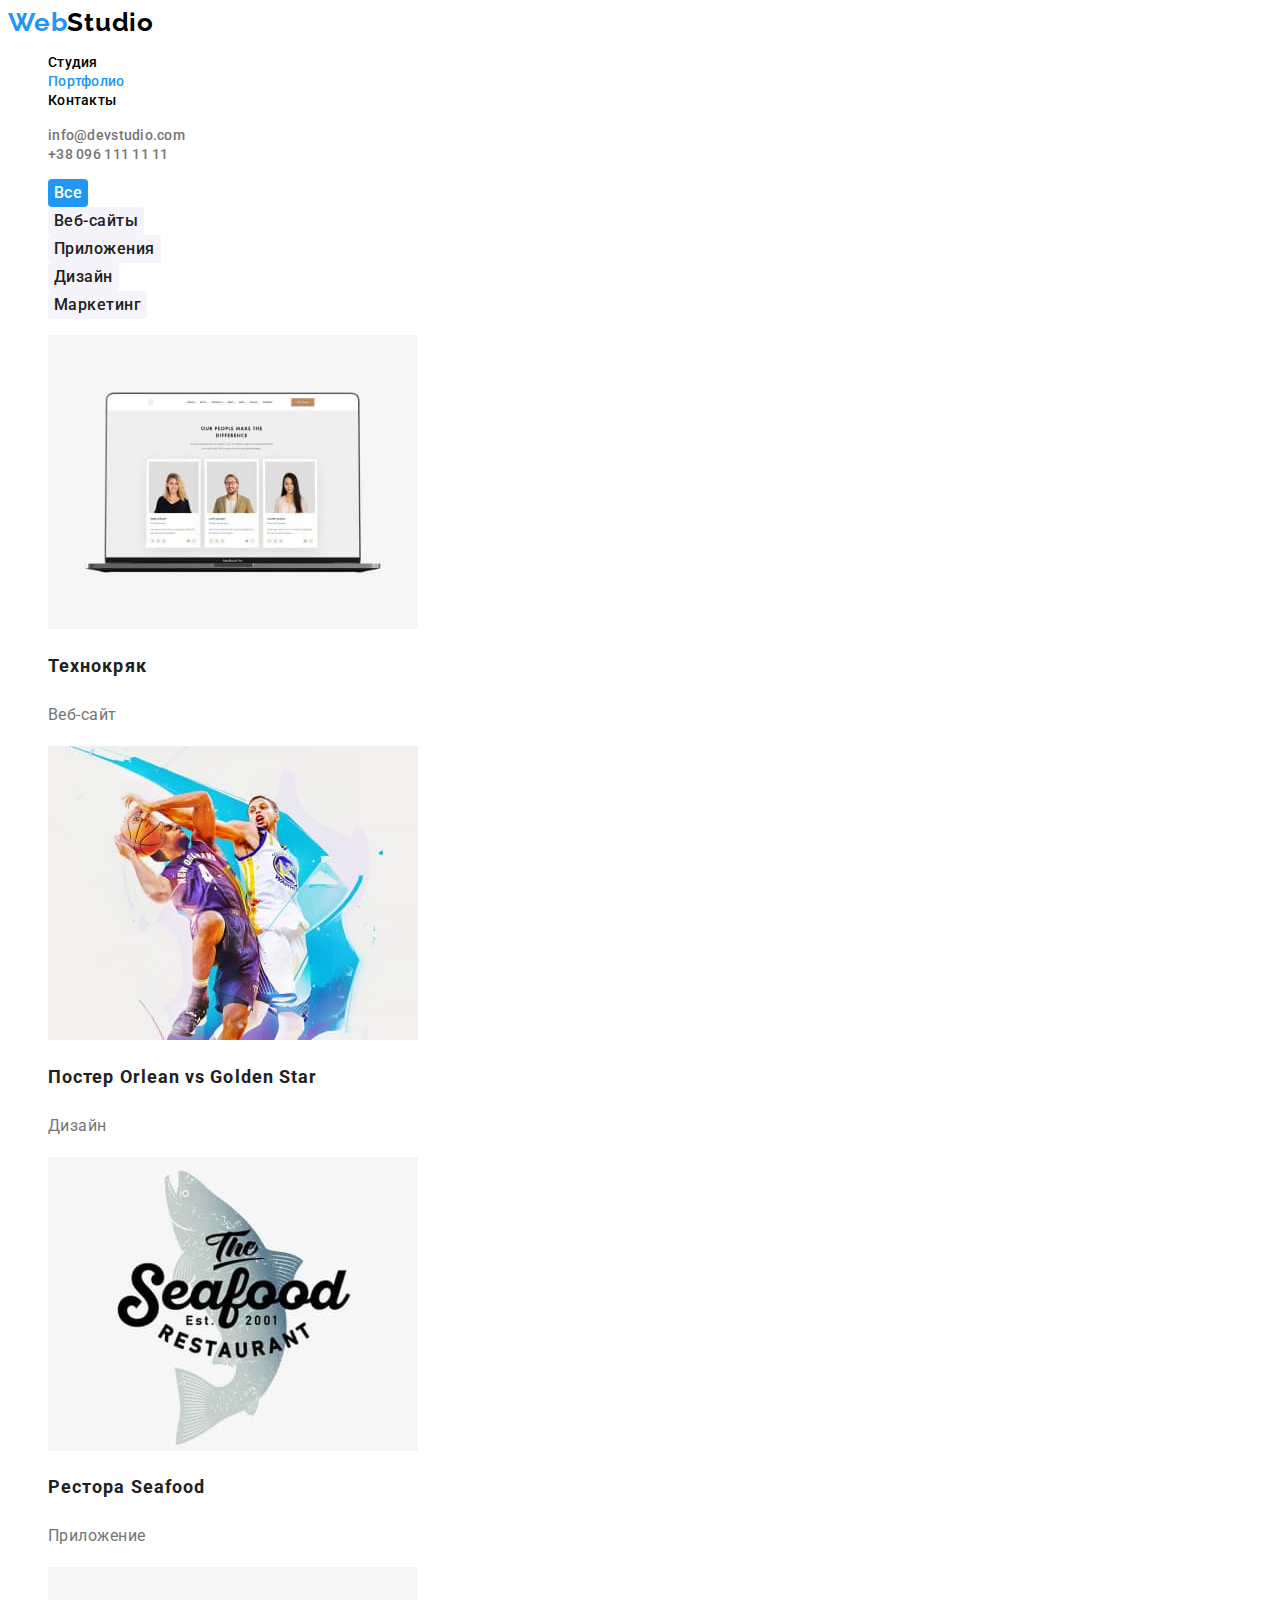
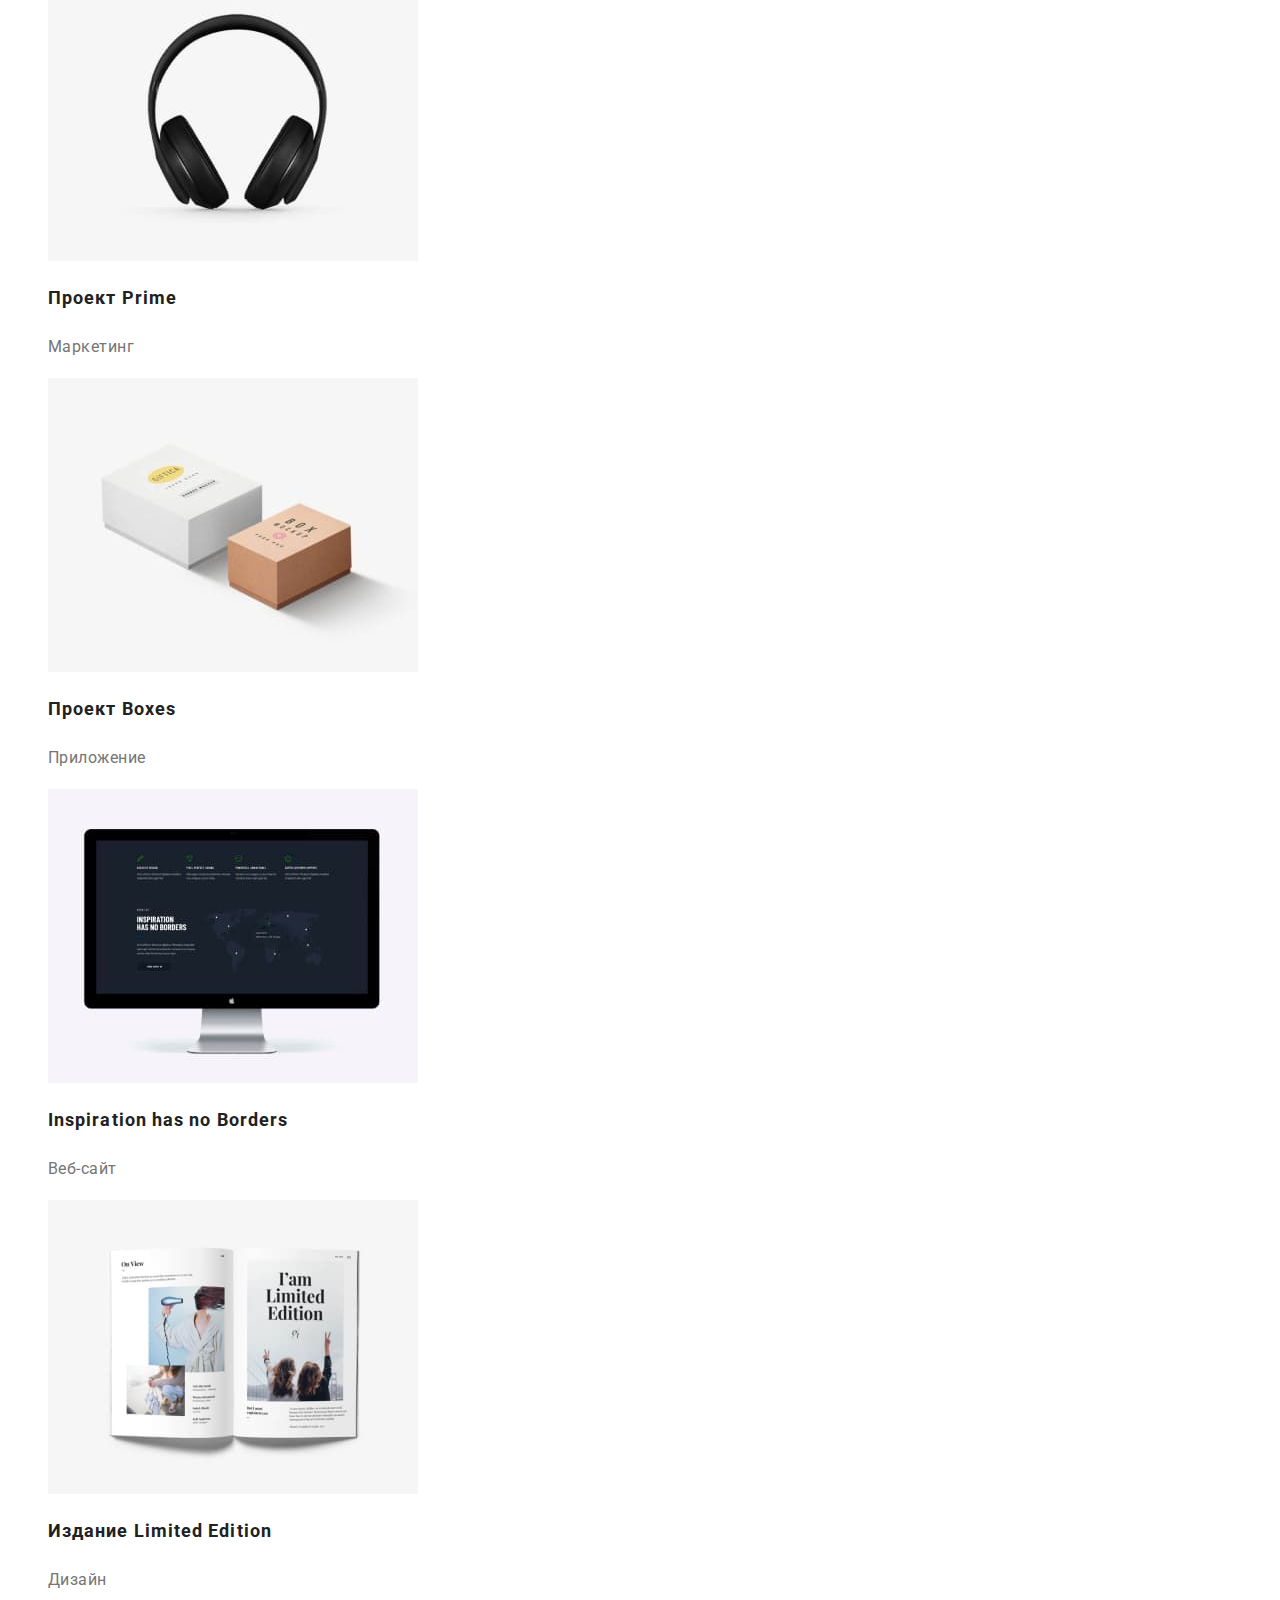
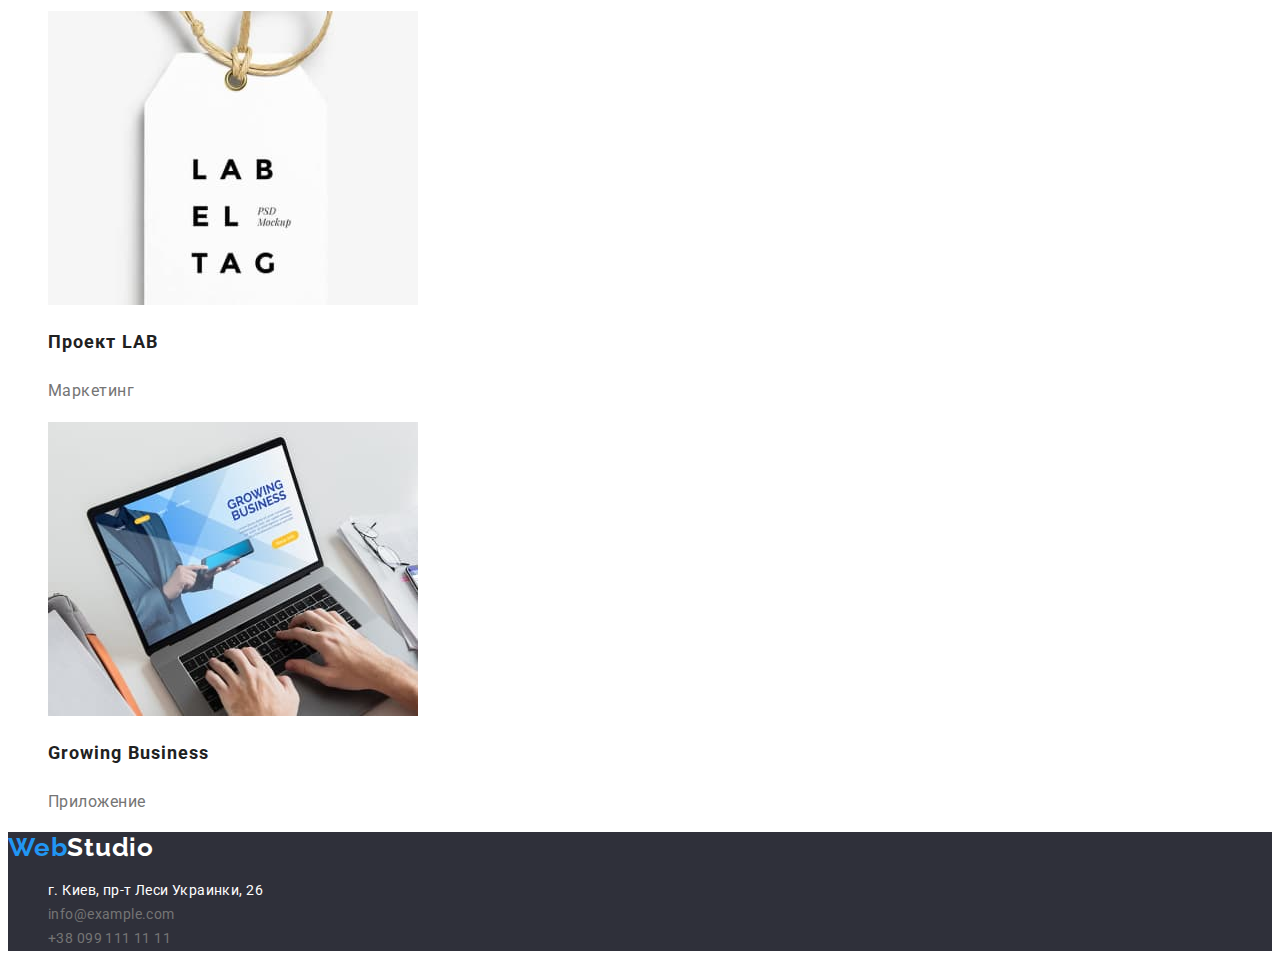
==== portfolio.html @ 84491c47 "start 3 hw" ====
<!DOCTYPE html>
<html lang="ru">
<head>
  <meta charset="UTF-8">
  <meta http-equiv="X-UA-Compatible" content="IE=edge">
  <meta name="viewport" content="width=device-width, initial-scale=1.0">
  <title>WebStudio</title>
  <link href="https://fonts.googleapis.com/css2?family=Raleway:wght@700&family=Roboto:wght@400;500;700;900&display=swap" rel="stylesheet">
  <link rel="stylesheet" href="./css/style.css">
</head>
<body>
  <!-- шапка страници-->
  <header class="header">
    <nav class="header-navigation">
      <a class="header-logo link" href="" lang="en">
         <span class="header-logo-first">Web</span>Studio</a>
      <ul class="header-list list">
        <li class="header-item"><a class="header-link link" href="./index.html">Студия</a></li>
        <li class="header-item"><a class="header-link link current" href="">Портфолио</a></li>
        <li class="header-item"><a class="header-link link link" href="">Контакты</a></li>
      </ul>
    </nav>
    <ul class="header-inf list">
      <li><a class="header-inf-link link" href="mailto:info@devstudio.com">info@devstudio.com</a></li>
      <li><a class="header-inf-link link" href="tel:+380961111111">+38 096 111 11 11</a></li>
    </ul>
  </header>
  <!-- main страници -->
  <main>
      <!-- фильтр сепкция -->
      <section class="filter">
          <!-- скрытый заголовок -->
          <h1 class="visually-hidden">Наши секции</h1>
          <!-- радиокнопки -->
          <ul class="filter-btn-list list">
              <li class="filter-btn-item"><button class="filter-btn current" type="button">Все</button></li>
              <li class="filter-btn-item"><button class="filter-btn" type="button">Веб-сайты</button></li>
              <li class="filter-btn-item"><button class="filter-btn" type="button">Приложения</button></li>
              <li class="filter-btn-item"><button class="filter-btn" type="button">Дизайн</button></li>
              <li class="filter-btn-item"><button class="filter-btn" type="button">Маркетинг</button></li>
          </ul>
          <ul class="filter-container-list list">
              <li class="filter-container-item">
                  <a class="filter-container-link link" href="">
                    <img src="./img/filter1.jpg" alt="Веб-сайт" width="370" height="294">
                    <h2 class="filter-container-title">Технокряк</h2>
                    <p class="filter-container-after-title">Веб-сайт</p>
                  </a>
              </li>
              <li class="filter-container-item">
                <a class="filter-container-link link" href="">
                  <img src="./img/filter2.jpg" alt=" постер с 2 людьми" width="370" height="294">
                  <h2 class="filter-container-title">Постер <span lang="en">Orlean vs Golden Star</span></h2>
                  <p class="filter-container-after-title">Дизайн</p>
                </a>
            </li>
            <li class="filter-container-item"> 
                <a class="filter-container-link link" href="">
                  <img src="./img/filter3.jpg" alt="лого к ресторану" width="370" height="294">
                  <h2 class="filter-container-title">Рестора <span lang="en">Seafood</span></h2>
                  <p class="filter-container-after-title">Приложение</p>
                </a>
            </li>
            <li class="filter-container-item">
                <a class="filter-container-link link" href="">
                  <img src="./img/filter4.jpg" alt="наушники" width="370" height="294">
                  <h2 class="filter-container-title">Проект <span lang="en">Prime</span></h2>
                  <p class="filter-container-after-title">Маркетинг</p>
                </a>
            </li>
            <li class="filter-container-item">
                <a class="filter-container-link link" href="">
                  <img src="./img/filter5.jpg" alt="две коробки" width="370" height="294">
                  <h2 class="filter-container-title">Проект <span lang="en">Boxes</span></h2>
                  <p class="filter-container-after-title">Приложение</p>
                </a>
            </li>
            <li class="filter-container-item">
                <a class="filter-container-link link" href="">
                  <img src="./img/filter6.jpg" alt="комппютер с изображением Веб-сайта" width="370" height="294">
                  <h2  class="filter-container-title" lang="en">Inspiration has no Borders</h2>
                  <p class="filter-container-after-title">Веб-сайт</p>
                </a>
            </li>
            <li class="filter-container-item">
                <a class="filter-container-link link" href="">
                  <img src="./img/filter7.jpg" alt="развернутая книга" width="370" height="294">
                  <h2 class="filter-container-title">Издание <span lang="en">Limited Edition</span></h2>
                  <p class="filter-container-after-title">Дизайн</p>
                </a>
            </li>
            <li class="filter-container-item">
                <a class="filter-container-link link" href="">
                  <img src="./img/filter8.jpg" alt="эмблоема Проекта LAB" width="370" height="294">
                  <h2 class="filter-container-title">Проект LAB</h2>
                  <p class="filter-container-after-title">Маркетинг</p>
                </a>
            </li>
            <li class="filter-container-item">
                <a class="filter-container-link link" href="">
                  <img src="./img/filter9.jpg" alt="работа за ноутбуком" width="370" height="294">
                  <h2 class="filter-container-title" lang="en">Growing Business</h2>
                  <p class="filter-container-after-title">Приложение</p>
                </a>
            </li>
          </ul>
          
      </section>
      
  </main>
   <!-- footer страници-->
   <footer class="footer">
    <a class="footer-logo link" href="" lang="en"><span class="footer-logo-first">Web</span>Studio</a>
    <address class="footer-address">
      <ul class="footer-adress-list list">
        <li class="footer-adress-item">
          <a class="footer-adress-nav-link link" href="https://goo.gl/maps/MZJRuHexeMQYuUyE6" target="_blank" rel="noopener noreferrer">г. Киев, пр-т Леси Украинки, 26</a>
        </li>
        <li class="footer-adress-item">
          <a class="footer-adress-link link" href="mailto:info@example.com">info@example.com</a>
        </li>
        <li class="footer-adress-item">
          <a class="footer-adress-link link" href="tel:+380991111111">+38 099 111 11 11</a>
        </li>
      </ul>
    </address>   
  </footer>
</body>
</html>
---- css/style.css ----
:root {
    --accent-color: #2196F3;
    --primary-color: #757575;
    --header-logo-color: #000000;
    --main-title-color:#212121;
    --hero-title-color: #ffffff;
    --footer-tel-mail-text-color: rgba(255, 255, 255, 0,6);

    --second-background-color:#F5F4FA;
    --main-background-color: #2F303A;
}
body {
    font-family: "Roboto",sans-serif;
    color: var(--primary-color);
    background-color: var(--hero-title-color);
}
.list {
    list-style: none;
}
.link {
    text-decoration: none;
}
.visually-hidden {
    position: absolute;
    white-space: nowrap;
    width: 1px;
    height: 1px;
    overflow: hidden;
    border: 0;
    padding: 0;
    clip: rect(0 0 0 0);
    clip-path: inset(50%);
    margin: -1px;
}
.header-list .header-link.current {
    color: var(--accent-color);
}
.filter-btn-list .filter-btn.current {
    color: var(--hero-title-color);
    background-color: var(--accent-color);
}
/* -------------------header--------------------------- */
.header-logo {
    font-family: Raleway;
    font-weight: 700;
    font-size: 26px;
    line-height: 1.09;
    letter-spacing: 0.03em;
    color: var(--header-logo-color);
}
.header-logo-first {
    color: var(--accent-color);
}
.header-link {
    font-weight: 500;
    font-size: 14px;
    line-height: 1.14;
    letter-spacing: 0.02em;
    color: var(--header-logo-color);
}
.header-link:hover,
.header-link:focus,
.header-inf-link:hover,
.header-inf-link:focus{
    color: var(--accent-color);
}
.header-inf-link {
    font-weight: 500;
    font-size: 14px;
    line-height: 1.14;
    letter-spacing: 0.02em;
    color: var(--primary-color);
}


/* -------------------hero--------------------------- */
.hero {
    background-color: var(--main-background-color); 
}
.hero-title {
    
    font-weight: 900;
    font-size: 44px;
    line-height: 1.36;
     text-align: center;
    letter-spacing: 0.06em;
    text-transform: uppercase;
    color: var(--hero-title-color);
}
.hero-btn {
    font-style: normal;
    font-family: inherit;
    font-weight: 700;
    font-size: 16px;
    line-height: 1.87;
    display: flex; 
    align-items: center;
    text-align: center;
    letter-spacing: 0.06em;
    color: var(--hero-title-color);
    cursor: pointer;
    background-color: var(--accent-color);
    border-radius: 4px;
    border: 0px;
}
/* -------------------about--------------------------- */
.about-item-title {
    font-weight: 700;
    font-size: 14px;
    line-height: 1.14;
    letter-spacing: 0.03em;
    text-transform: uppercase;
    color: var(--main-title-color);    
}
.about-item-text {
    font-size: 14px;
    line-height: 1.71;
    letter-spacing: 0.03em;
}
/* -------------------work--------------------------- */
.work-title {
    font-weight: 700;
    font-size: 36px;
    line-height: 1.17;
    text-align: center;
    letter-spacing: 0.03em;
    color: var(--main-title-color);
}
/* -------------------comand--------------------------- */
.comand {
    background-color: var(--second-background-color);
}
.comand-item {
    background-color: var(--hero-title-color);
}
.comand-title {
    font-style: normal; 
    font-weight: 700;
    font-size: 36px;
    line-height: 1.17;
    text-align: center;
    letter-spacing: 0.03em;
    color: var(--main-title-color);
}
.comand-item-name {
    font-weight: 500;
    font-size: 16px;
    line-height: 1.19;
    text-align: center;
    letter-spacing: 0.03em;
    color: var(--main-title-color);
}
.comand-item-work {
    font-size: 16px;
    line-height: 1.19;
    text-align: center;
    letter-spacing: 0.03em;
    
    color: #757575;
}
/* -------------------footer--------------------------- */
.footer {
    background-color: var(--main-background-color);
}
.footer-logo {
    font-family: Raleway;
    font-style: normal;
    font-weight: 700;
    font-size: 26px;
    line-height: 1.19;
    letter-spacing: 0.03em;
    color: var(--hero-title-color);
}
.footer-logo-first{
    color: var(--accent-color);
}
.footer-adress-nav-link {
    font-style: normal;
    font-weight: normal;
    font-size: 14px;
    line-height: 1.71;
    letter-spacing: 0.03em;
    color: var(--hero-title-color);
}
.footer-adress-link {
    font-style: normal;
    font-weight: normal;
    font-size: 14px;
    line-height: 1.71;
    letter-spacing: 0.03em;
    color: var(--footer-tel-mail-text-color);
}
.footer-adress-nav-link:hover,
.footer-adress-nav-link:focus,
.footer-adress-link:hover,
.footer-adress-link:focus{
    color: var(--accent-color);
}

/* -------------------PORTFOLIO.HTML--------------------------- */
.filter-btn {
    background-color: var(--second-background-color);
    font-family: inherit;
    font-style: normal;
    font-weight: 500;
    font-size: 16px;
    line-height: 1.62;
    text-align: center;
    letter-spacing: 0.03em;

    color: var(--main-title-color);
    cursor: pointer;
    border-radius: 4px;
    border: 0px;
}
.filter-btn:hover,
.filter-btn:focus {
    color: var(--hero-title-color);
    background-color: var(--accent-color);
}
.filter-container-title {
    font-style: normal;
    font-weight: 700;
    font-size: 18px;
    line-height: 2;
    letter-spacing: 0.06em;
    color: var(--main-title-color);
}
.filter-container-after-title {
    font-size: 16px;
    line-height: 1.87;
    letter-spacing: 0.03em;
    color: var(--primary-color);
}
.filter-container-link {
    background-color: var(--hero-title-color);
}
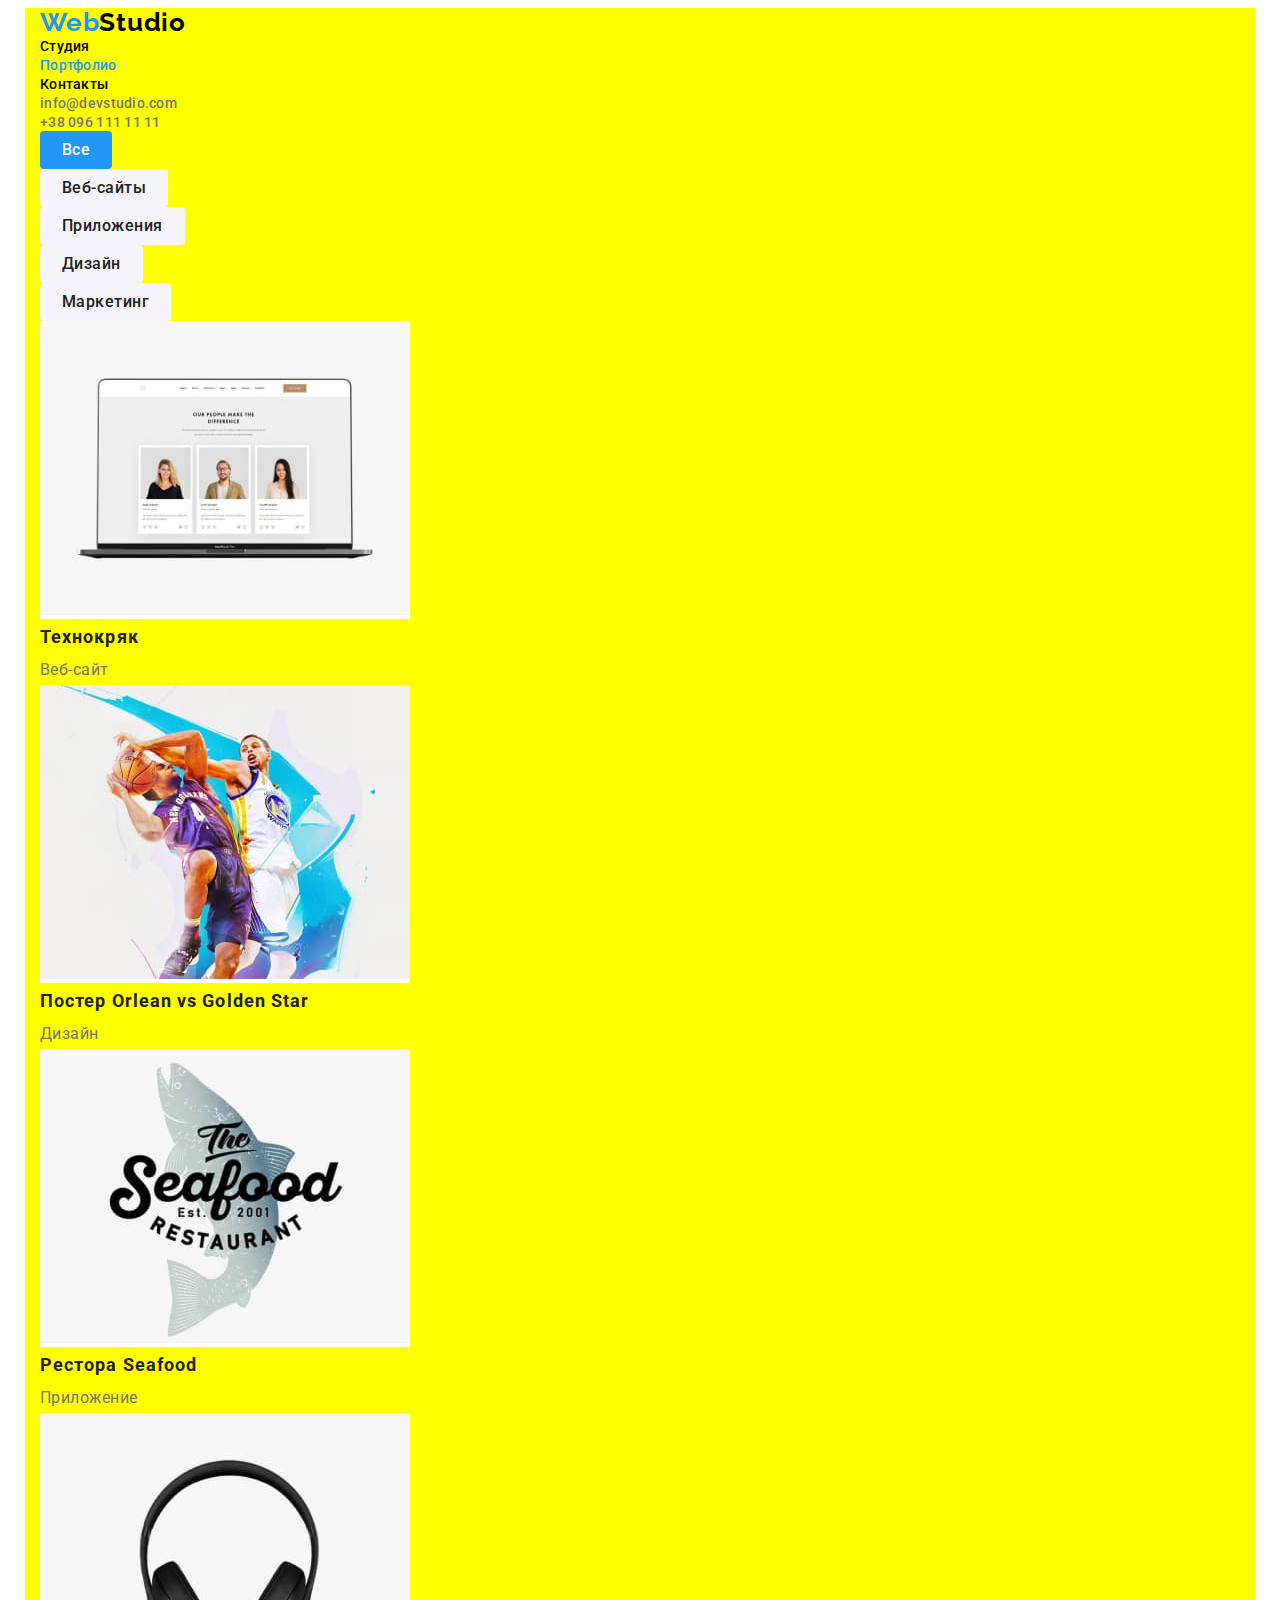
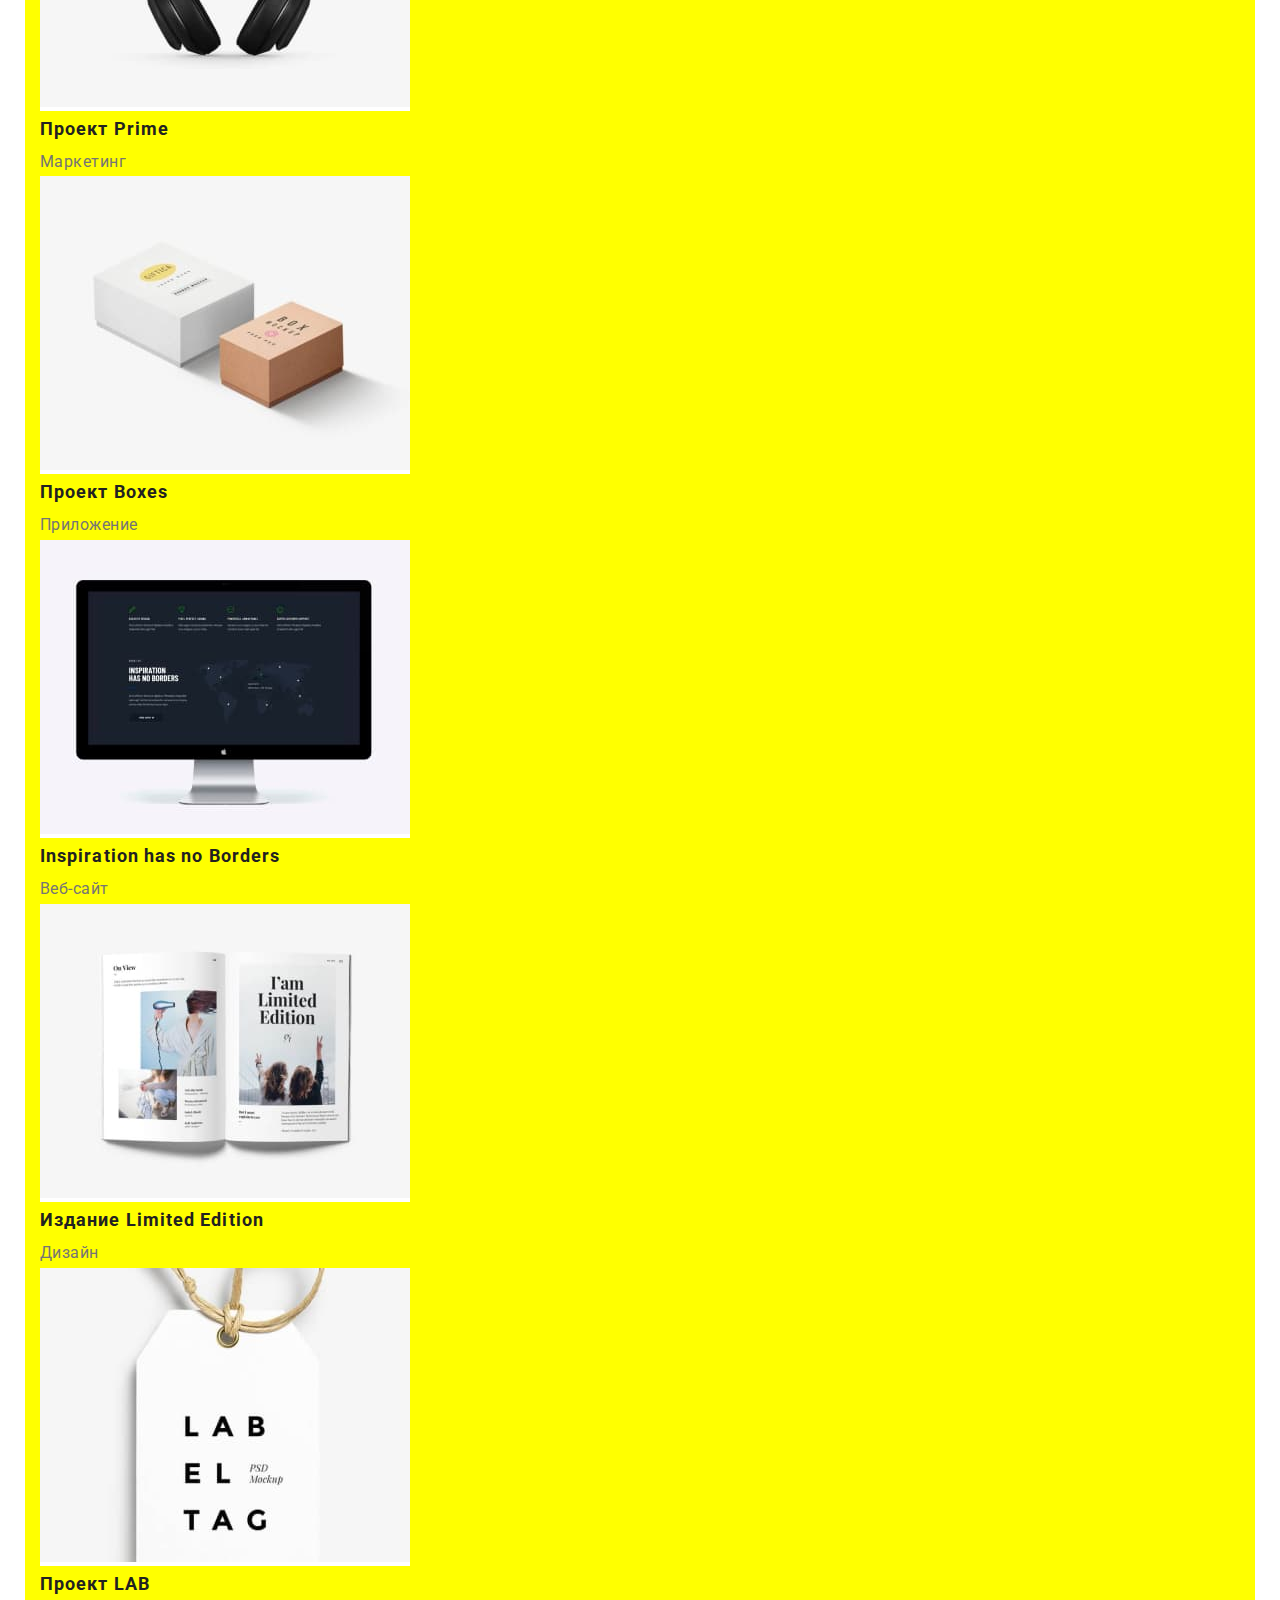
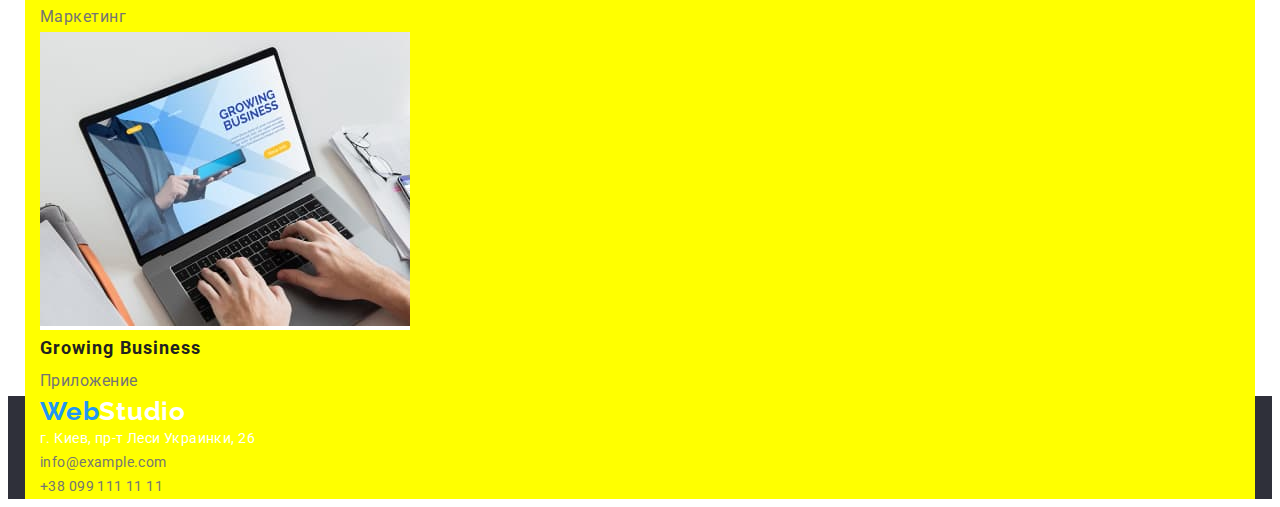
==== commit 71bdb8d6: "add container in portfolio" ====
--- a/portfolio.html
+++ b/portfolio.html
@@ -6,29 +6,36 @@
   <meta name="viewport" content="width=device-width, initial-scale=1.0">
   <title>WebStudio</title>
   <link href="https://fonts.googleapis.com/css2?family=Raleway:wght@700&family=Roboto:wght@400;500;700;900&display=swap" rel="stylesheet">
+   <link rel="stylesheet" 
+   href="https://cdnjs.cloudflare.com/ajax/libs/modern-normalize/1.1.0/modern-normalize.min.css" integrity="sha512-wpPYUAdjBVSE4KJnH1VR1HeZfpl1ub8YT/NKx4PuQ5NmX2tKuGu6U/JRp5y+Y8XG2tV+wKQpNHVUX03MfMFn9Q==" 
+   crossorigin="anonymous"
+   referrerpolicy="no-referrer" />
   <link rel="stylesheet" href="./css/style.css">
 </head>
 <body>
   <!-- шапка страници-->
   <header class="header">
-    <nav class="header-navigation">
-      <a class="header-logo link" href="" lang="en">
-         <span class="header-logo-first">Web</span>Studio</a>
-      <ul class="header-list list">
-        <li class="header-item"><a class="header-link link" href="./index.html">Студия</a></li>
-        <li class="header-item"><a class="header-link link current" href="">Портфолио</a></li>
-        <li class="header-item"><a class="header-link link link" href="">Контакты</a></li>
+    <div class="container">
+      <nav class="header-navigation">
+        <a class="header-logo link" href="" lang="en">
+           <span class="header-logo-first">Web</span>Studio</a>
+          <ul class="header-list list">
+            <li class="header-item"><a class="header-link link" href="./index.html">Студия</a></li>
+            <li class="header-item"><a class="header-link link current" href="">Портфолио</a></li>
+            <li class="header-item"><a class="header-link link link" href="">Контакты</a></li>
+          </ul>
+      </nav>
+      <ul class="header-inf list">
+        <li><a class="header-inf-link link" href="mailto:info@devstudio.com">info@devstudio.com</a></li>
+        <li><a class="header-inf-link link" href="tel:+380961111111">+38 096 111 11 11</a></li>
       </ul>
-    </nav>
-    <ul class="header-inf list">
-      <li><a class="header-inf-link link" href="mailto:info@devstudio.com">info@devstudio.com</a></li>
-      <li><a class="header-inf-link link" href="tel:+380961111111">+38 096 111 11 11</a></li>
-    </ul>
+    </div>
   </header>
   <!-- main страници -->
   <main>
       <!-- фильтр сепкция -->
       <section class="filter">
+        <div class="container">
           <!-- скрытый заголовок -->
           <h1 class="visually-hidden">Наши секции</h1>
           <!-- радиокнопки -->
@@ -105,25 +112,30 @@
             </li>
           </ul>
           
+        </div>
       </section>
       
   </main>
    <!-- footer страници-->
    <footer class="footer">
-    <a class="footer-logo link" href="" lang="en"><span class="footer-logo-first">Web</span>Studio</a>
-    <address class="footer-address">
+    <div class="container">
+      <a class="footer-logo link" href="" lang="en"><span class="footer-logo-first">Web</span>Studio</a>
+      <address class="footer-address">
       <ul class="footer-adress-list list">
         <li class="footer-adress-item">
           <a class="footer-adress-nav-link link" href="https://goo.gl/maps/MZJRuHexeMQYuUyE6" target="_blank" rel="noopener noreferrer">г. Киев, пр-т Леси Украинки, 26</a>
         </li>
+
         <li class="footer-adress-item">
           <a class="footer-adress-link link" href="mailto:info@example.com">info@example.com</a>
         </li>
+        
         <li class="footer-adress-item">
           <a class="footer-adress-link link" href="tel:+380991111111">+38 099 111 11 11</a>
         </li>
       </ul>
     </address>   
+    </div>
   </footer>
 </body>
 </html>--- a/css/style.css
+++ b/css/style.css
@@ -8,6 +8,21 @@
 
     --second-background-color:#F5F4FA;
     --main-background-color: #2F303A;
+}
+
+p, h1, h2, h3, h4, h5, h6{
+    margin: 0px;
+}
+ul{
+    margin: 0;
+    padding: 0;
+}
+.container{
+    width: 1200px;
+    padding-left: 15px;
+    padding-right: 15px;
+    margin: 0 auto;
+    background-color: yellow;
 }
 body {
     font-family: "Roboto",sans-serif;
@@ -39,6 +54,10 @@
     color: var(--hero-title-color);
     background-color: var(--accent-color);
 }
+
+
+
+
 /* -------------------header--------------------------- */
 .header-logo {
     font-family: Raleway;
@@ -88,20 +107,28 @@
     color: var(--hero-title-color);
 }
 .hero-btn {
+    display: inline-block;
+    border-radius: 4px;
+    border: 0px;
+    min-width: 200px;   
+    padding: 10px 32px;
+
     font-style: normal;
     font-family: inherit;
     font-weight: 700;
     font-size: 16px;
     line-height: 1.87;
-    display: flex; 
+    
     align-items: center;
     text-align: center;
     letter-spacing: 0.06em;
     color: var(--hero-title-color);
     cursor: pointer;
     background-color: var(--accent-color);
-    border-radius: 4px;
-    border: 0px;
+   
+    
+
+    
 }
 /* -------------------about--------------------------- */
 .about-item-title {
@@ -199,6 +226,11 @@
 
 /* -------------------PORTFOLIO.HTML--------------------------- */
 .filter-btn {
+    display: inline-block;
+    border-radius: 4px;
+    border: 0px;
+    padding: 6px 22px;
+
     background-color: var(--second-background-color);
     font-family: inherit;
     font-style: normal;
@@ -210,8 +242,7 @@
 
     color: var(--main-title-color);
     cursor: pointer;
-    border-radius: 4px;
-    border: 0px;
+
 }
 .filter-btn:hover,
 .filter-btn:focus {
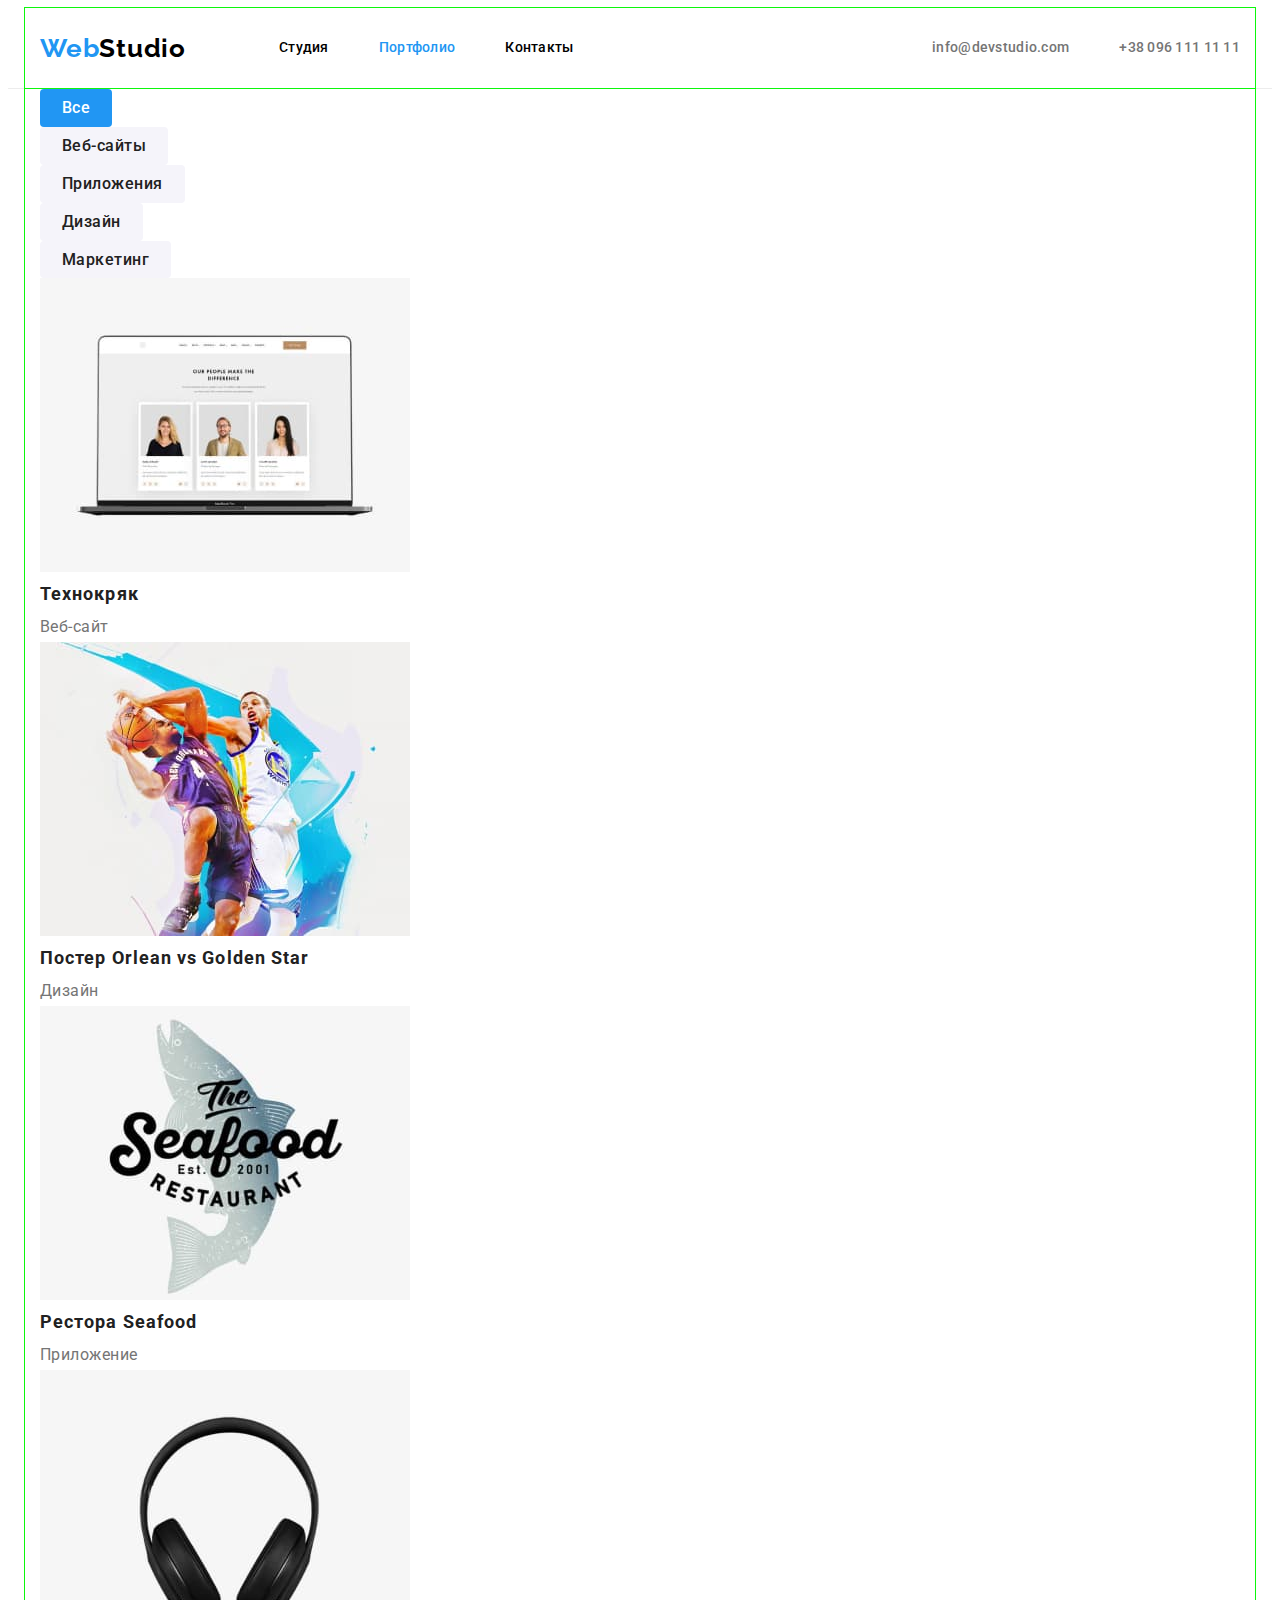
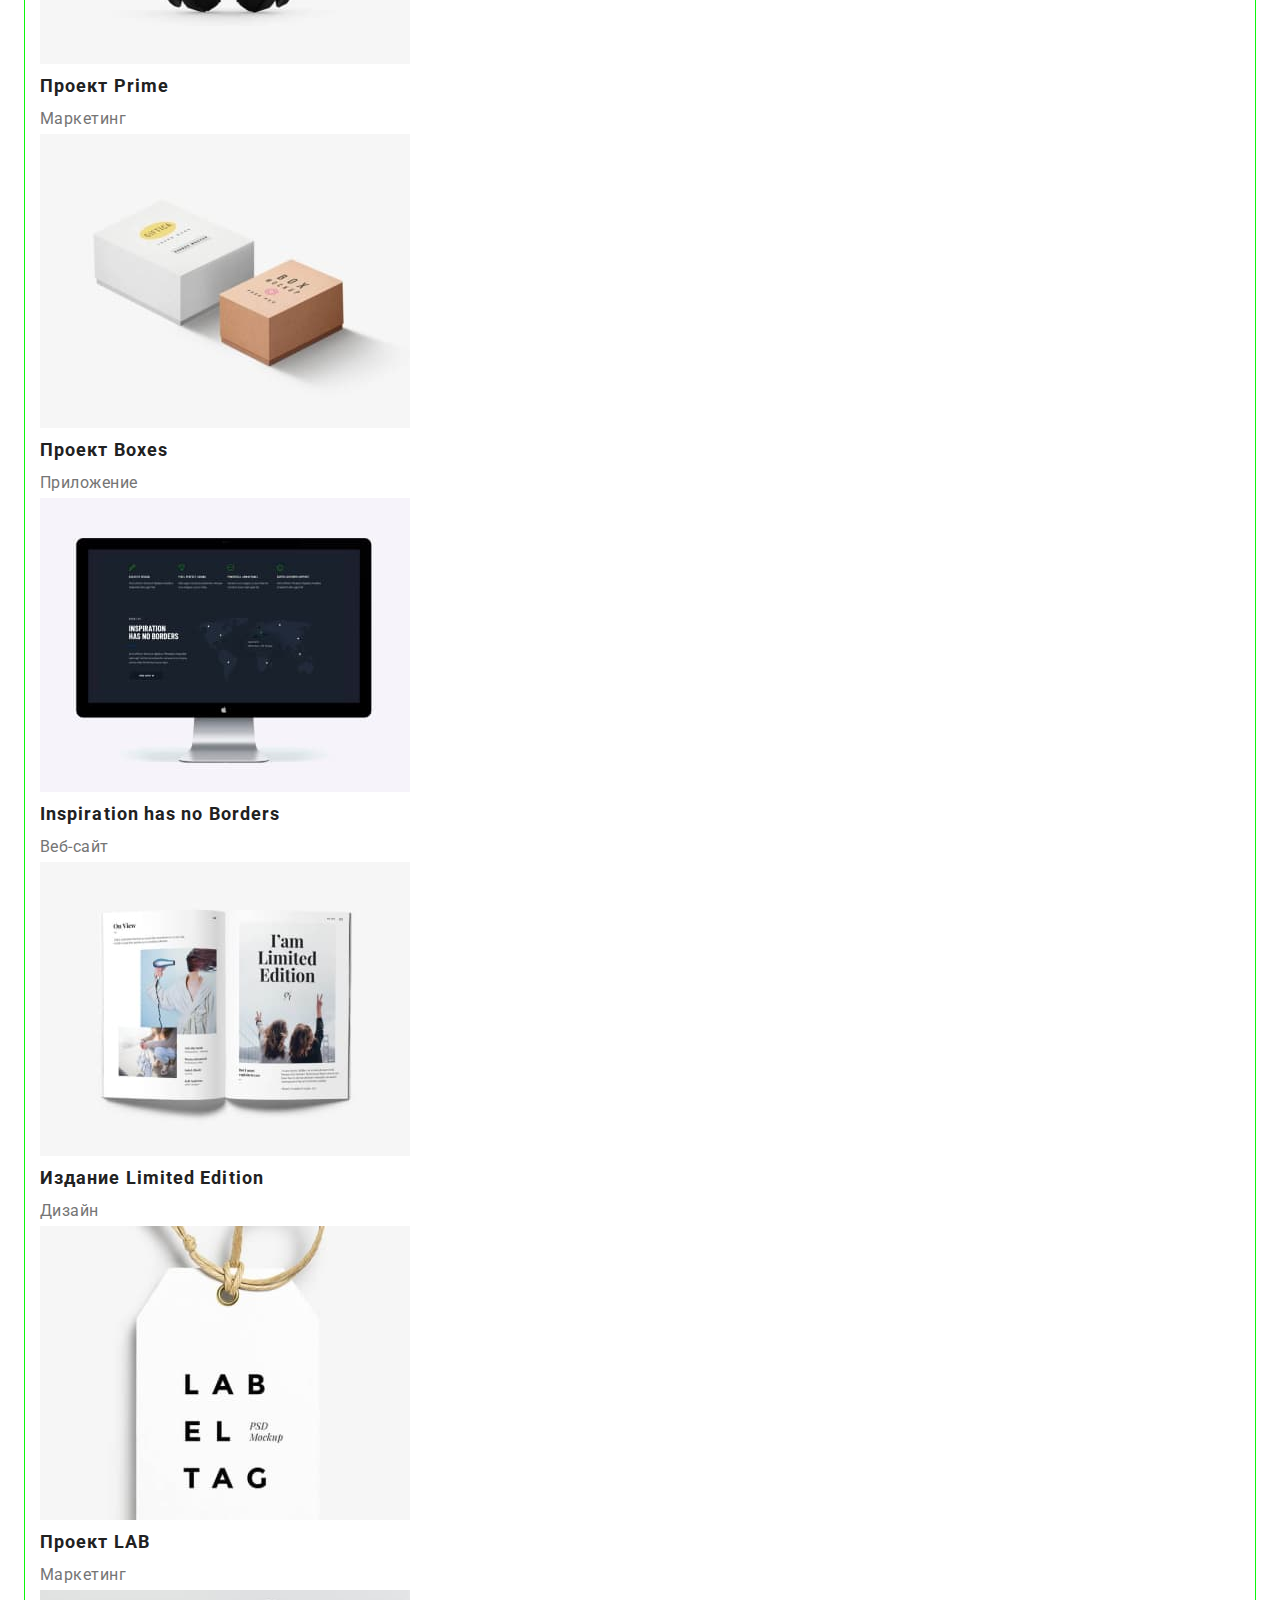
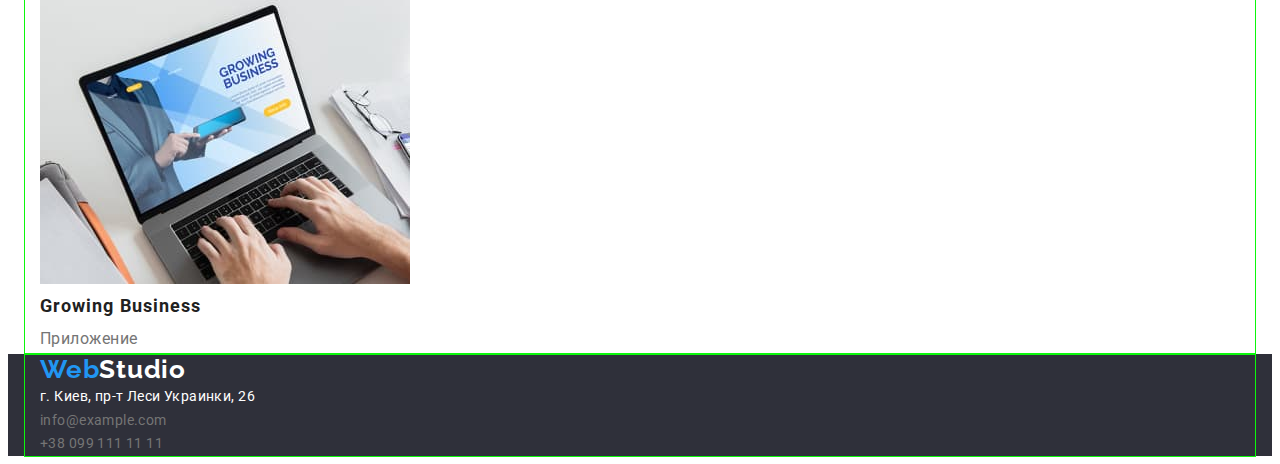
==== commit 735dc29b: "переделаные хэдэры в штмл" ====
--- a/portfolio.html
+++ b/portfolio.html
@@ -15,26 +15,26 @@
 <body>
   <!-- шапка страници-->
   <header class="header">
-    <div class="container">
+    <div class="header-container container">
       <nav class="header-navigation">
         <a class="header-logo link" href="" lang="en">
-           <span class="header-logo-first">Web</span>Studio</a>
-          <ul class="header-list list">
-            <li class="header-item"><a class="header-link link" href="./index.html">Студия</a></li>
-            <li class="header-item"><a class="header-link link current" href="">Портфолио</a></li>
-            <li class="header-item"><a class="header-link link link" href="">Контакты</a></li>
-          </ul>
+           <span class="header-logo-first">Web</span><span class="header-logo-second">Studio</span></a>
+        <ul class="header-list list">
+          <li class="header-item"><a class="header-link link " href="./index.html">Студия</a></li>
+          <li class="header-item"><a class="header-link link current" href="">Портфолио</a></li>
+          <li class="header-item"><a class="header-link link" href="">Контакты</a></li>
+        </ul>
       </nav>
       <ul class="header-inf list">
-        <li><a class="header-inf-link link" href="mailto:info@devstudio.com">info@devstudio.com</a></li>
-        <li><a class="header-inf-link link" href="tel:+380961111111">+38 096 111 11 11</a></li>
+        <li class="header-inf-item"><a class="header-inf-link link" href="mailto:info@devstudio.com">info@devstudio.com</a></li>
+        <li class="header-inf-item"><a class="header-inf-link link" href="tel:+380961111111">+38 096 111 11 11</a></li>
       </ul>
     </div>
   </header>
   <!-- main страници -->
   <main>
       <!-- фильтр сепкция -->
-      <section class="filter">
+      <section class="filter sect">
         <div class="container">
           <!-- скрытый заголовок -->
           <h1 class="visually-hidden">Наши секции</h1>
@@ -46,6 +46,7 @@
               <li class="filter-btn-item"><button class="filter-btn" type="button">Дизайн</button></li>
               <li class="filter-btn-item"><button class="filter-btn" type="button">Маркетинг</button></li>
           </ul>
+
           <ul class="filter-container-list list">
               <li class="filter-container-item">
                   <a class="filter-container-link link" href="">
@@ -54,6 +55,7 @@
                     <p class="filter-container-after-title">Веб-сайт</p>
                   </a>
               </li>
+
               <li class="filter-container-item">
                 <a class="filter-container-link link" href="">
                   <img src="./img/filter2.jpg" alt=" постер с 2 людьми" width="370" height="294">
@@ -61,6 +63,7 @@
                   <p class="filter-container-after-title">Дизайн</p>
                 </a>
             </li>
+
             <li class="filter-container-item"> 
                 <a class="filter-container-link link" href="">
                   <img src="./img/filter3.jpg" alt="лого к ресторану" width="370" height="294">
@@ -68,6 +71,7 @@
                   <p class="filter-container-after-title">Приложение</p>
                 </a>
             </li>
+
             <li class="filter-container-item">
                 <a class="filter-container-link link" href="">
                   <img src="./img/filter4.jpg" alt="наушники" width="370" height="294">
@@ -75,6 +79,7 @@
                   <p class="filter-container-after-title">Маркетинг</p>
                 </a>
             </li>
+
             <li class="filter-container-item">
                 <a class="filter-container-link link" href="">
                   <img src="./img/filter5.jpg" alt="две коробки" width="370" height="294">
@@ -82,6 +87,7 @@
                   <p class="filter-container-after-title">Приложение</p>
                 </a>
             </li>
+
             <li class="filter-container-item">
                 <a class="filter-container-link link" href="">
                   <img src="./img/filter6.jpg" alt="комппютер с изображением Веб-сайта" width="370" height="294">
@@ -89,6 +95,7 @@
                   <p class="filter-container-after-title">Веб-сайт</p>
                 </a>
             </li>
+
             <li class="filter-container-item">
                 <a class="filter-container-link link" href="">
                   <img src="./img/filter7.jpg" alt="развернутая книга" width="370" height="294">
@@ -96,6 +103,7 @@
                   <p class="filter-container-after-title">Дизайн</p>
                 </a>
             </li>
+
             <li class="filter-container-item">
                 <a class="filter-container-link link" href="">
                   <img src="./img/filter8.jpg" alt="эмблоема Проекта LAB" width="370" height="294">
@@ -103,6 +111,7 @@
                   <p class="filter-container-after-title">Маркетинг</p>
                 </a>
             </li>
+            
             <li class="filter-container-item">
                 <a class="filter-container-link link" href="">
                   <img src="./img/filter9.jpg" alt="работа за ноутбуком" width="370" height="294">
--- a/css/style.css
+++ b/css/style.css
@@ -8,6 +8,7 @@
 
     --second-background-color:#F5F4FA;
     --main-background-color: #2F303A;
+    --border-color: #ECECEC;
 }
 
 p, h1, h2, h3, h4, h5, h6{
@@ -22,7 +23,9 @@
     padding-left: 15px;
     padding-right: 15px;
     margin: 0 auto;
-    background-color: yellow;
+
+    outline: 1px solid rgb(12, 247, 12);
+    /* delete */
 }
 body {
     font-family: "Roboto",sans-serif;
@@ -55,11 +58,29 @@
     background-color: var(--accent-color);
 }
 
-
+.section{
+    padding: 94px 0;
+    background-color: hotpink;
+    /* delete */
+   }
 
 
 /* -------------------header--------------------------- */
+.header{
+    border-bottom: 1px solid var(--border-color);
+ 
+}
+.header-container{
+    display: flex;
+    align-items: center;
+}
+.header-navigation{
+    display: flex;
+    align-items: center;
+}
 .header-logo {
+    margin-right: 93px;
+
     font-family: Raleway;
     font-weight: 700;
     font-size: 26px;
@@ -71,6 +92,10 @@
     color: var(--accent-color);
 }
 .header-link {
+    display: block;
+    padding-top: 32px;
+    padding-bottom: 32px;
+
     font-weight: 500;
     font-size: 14px;
     line-height: 1.14;
@@ -84,30 +109,53 @@
     color: var(--accent-color);
 }
 .header-inf-link {
+    display: block;
+    padding-top: 32px;
+    padding-bottom: 32px;
+
     font-weight: 500;
     font-size: 14px;
     line-height: 1.14;
     letter-spacing: 0.02em;
     color: var(--primary-color);
 }
+.header-inf{
+    display: flex;
+    margin-left: auto;
+    }
+.header-inf-item + .header-inf-item {
+    margin-left: 50px;
+}
+
+.header-list{
+    display: flex;
+}
+.header-item:not(:last-child){
+    margin-right: 50px;
+}
 
 
 /* -------------------hero--------------------------- */
 .hero {
     background-color: var(--main-background-color); 
+    text-align: center  ;
+    padding: 200px 0;
+   
 }
 .hero-title {
-    
+    margin: 0 auto 30px;
+
+
+    width: 696px;  
     font-weight: 900;
     font-size: 44px;
     line-height: 1.36;
-     text-align: center;
+    text-align: center;
     letter-spacing: 0.06em;
     text-transform: uppercase;
     color: var(--hero-title-color);
 }
-.hero-btn {
-    display: inline-block;
+.hero-btn {    
     border-radius: 4px;
     border: 0px;
     min-width: 200px;   
@@ -125,19 +173,28 @@
     color: var(--hero-title-color);
     cursor: pointer;
     background-color: var(--accent-color);
-   
     
-
-    
 }
 /* -------------------about--------------------------- */
+.about-list{
+    display: flex;
+    flex-wrap: wrap;
+    justify-content: space-between;
+}
+.about-item{
+    width: 270px;
+    al
+}
 .about-item-title {
+    margin-bottom: 10px;
+
     font-weight: 700;
     font-size: 14px;
     line-height: 1.14;
     letter-spacing: 0.03em;
     text-transform: uppercase;
-    color: var(--main-title-color);    
+    color: var(--main-title-color);   
+ 
 }
 .about-item-text {
     font-size: 14px;
@@ -145,7 +202,18 @@
     letter-spacing: 0.03em;
 }
 /* -------------------work--------------------------- */
+.work{
+    padding-top: 0;
+    background-color: rgb(125, 103, 141);
+    /* delete */
+}
+.work-list{
+    display: flex;
+    justify-content: space-between;
+}
 .work-title {
+    margin-bottom: 50px;
+
     font-weight: 700;
     font-size: 36px;
     line-height: 1.17;
@@ -161,6 +229,8 @@
     background-color: var(--hero-title-color);
 }
 .comand-title {
+    margin-bottom: 50px;
+
     font-style: normal; 
     font-weight: 700;
     font-size: 36px;
@@ -170,6 +240,9 @@
     color: var(--main-title-color);
 }
 .comand-item-name {
+    /* margin-top: 30px;
+    margin-bottom: 10px; */
+background-color: rosybrown;
     font-weight: 500;
     font-size: 16px;
     line-height: 1.19;
@@ -178,6 +251,8 @@
     color: var(--main-title-color);
 }
 .comand-item-work {
+    /* margin-bottom: 30px; */
+    background-color: red;
     font-size: 16px;
     line-height: 1.19;
     text-align: center;
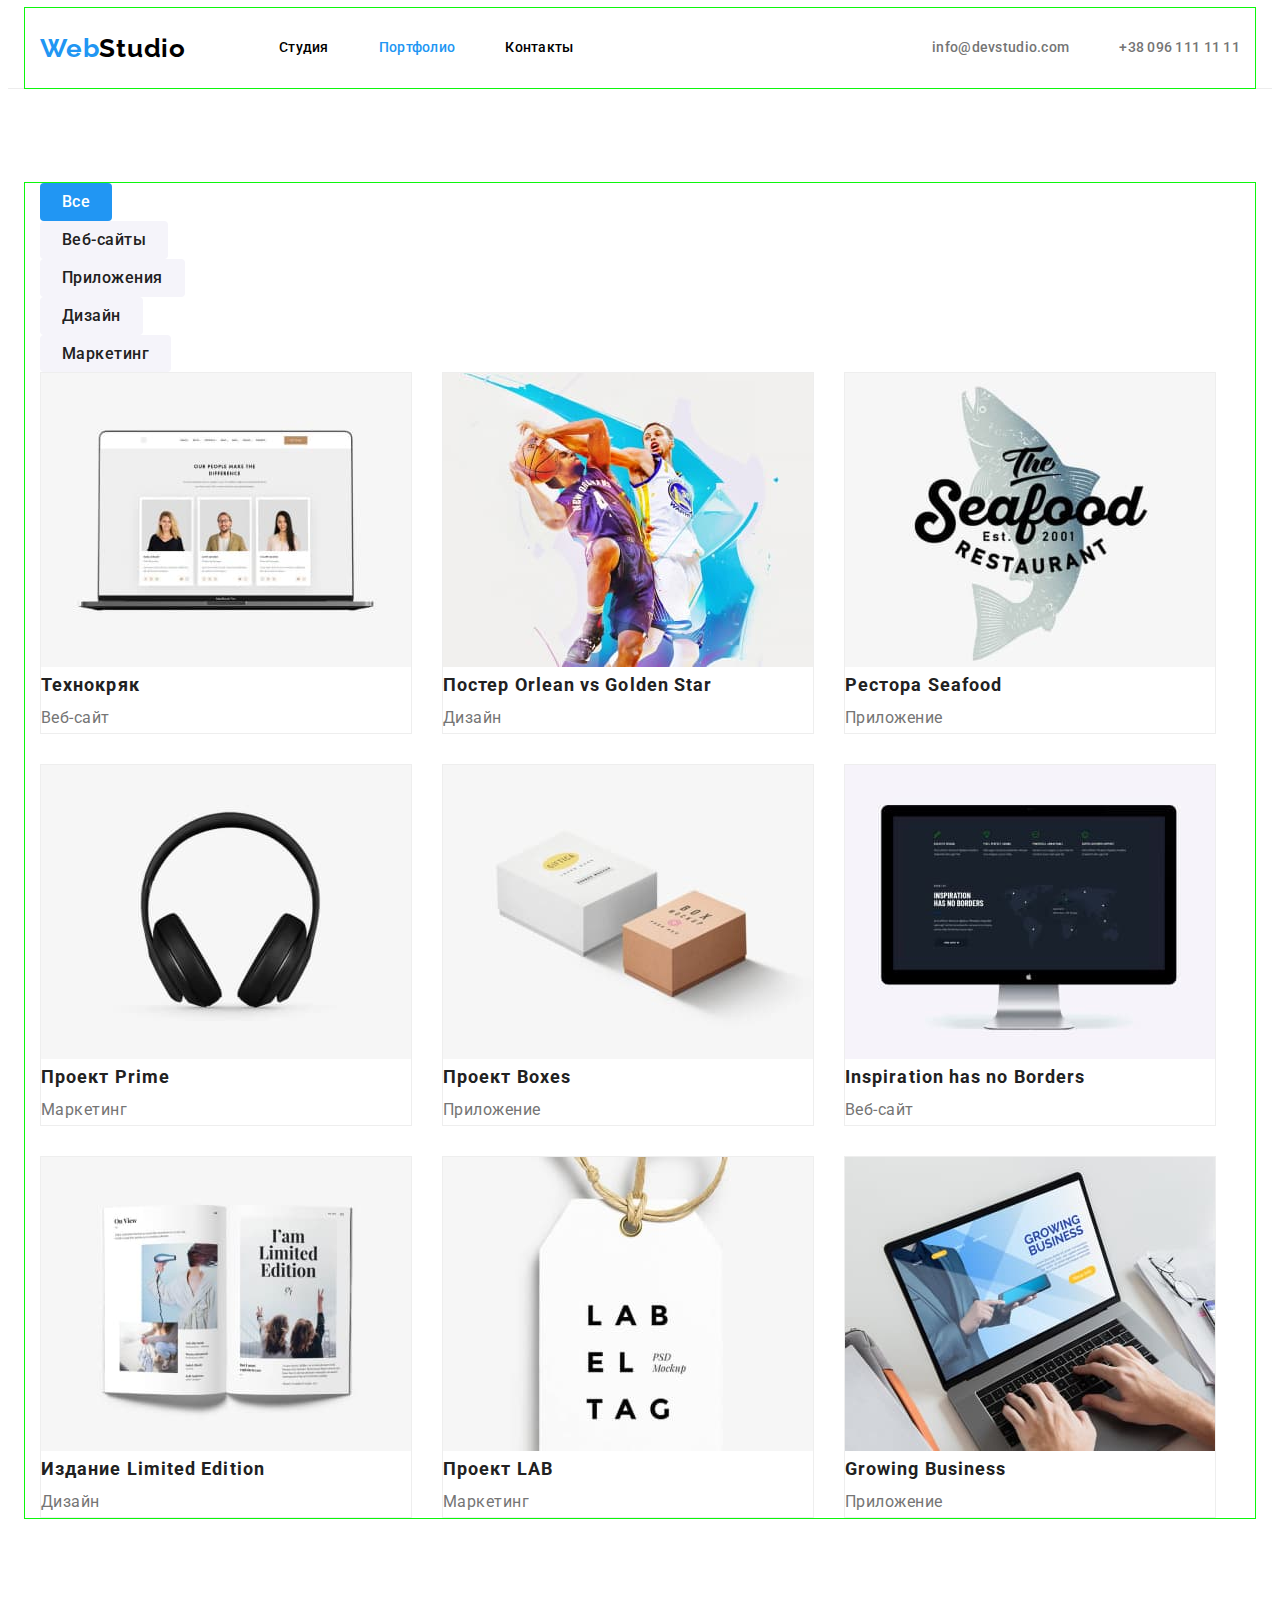
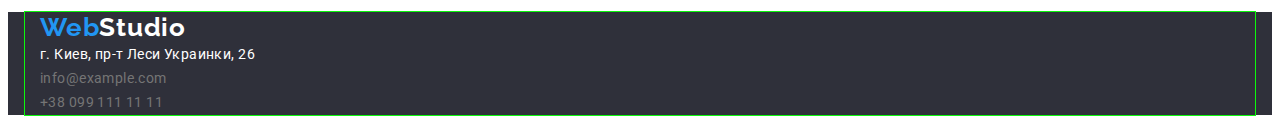
==== commit 987aadb6: "index withou footer" ====
--- a/portfolio.html
+++ b/portfolio.html
@@ -34,7 +34,7 @@
   <!-- main страници -->
   <main>
       <!-- фильтр сепкция -->
-      <section class="filter sect">
+      <section class="filter section">
         <div class="container">
           <!-- скрытый заголовок -->
           <h1 class="visually-hidden">Наши секции</h1>
@@ -53,6 +53,7 @@
                     <img src="./img/filter1.jpg" alt="Веб-сайт" width="370" height="294">
                     <h2 class="filter-container-title">Технокряк</h2>
                     <p class="filter-container-after-title">Веб-сайт</p>
+                                        
                   </a>
               </li>
 
--- a/css/style.css
+++ b/css/style.css
@@ -9,6 +9,7 @@
     --second-background-color:#F5F4FA;
     --main-background-color: #2F303A;
     --border-color: #ECECEC;
+    --border-color-filter: #EEEEEE;
 }
 
 p, h1, h2, h3, h4, h5, h6{
@@ -60,10 +61,10 @@
 
 .section{
     padding: 94px 0;
-    background-color: hotpink;
-    /* delete */
-   }
-
+}
+img{
+    display: block;
+}
 
 /* -------------------header--------------------------- */
 .header{
@@ -179,11 +180,12 @@
 .about-list{
     display: flex;
     flex-wrap: wrap;
-    justify-content: space-between;
 }
 .about-item{
     width: 270px;
-    al
+}
+.about-item:not(:nth-child(4n)){
+    margin-right: 30px;
 }
 .about-item-title {
     margin-bottom: 10px;
@@ -209,7 +211,9 @@
 }
 .work-list{
     display: flex;
-    justify-content: space-between;
+}
+.work-item:not(:nth-child(3n)){
+    margin-right: 30px;
 }
 .work-title {
     margin-bottom: 50px;
@@ -225,8 +229,17 @@
 .comand {
     background-color: var(--second-background-color);
 }
+.comand-list{
+    display: flex;
+    flex-wrap: wrap;
+}
 .comand-item {
     background-color: var(--hero-title-color);
+    border-radius: 0px 0px 4px 4px;
+    box-shadow: 0px 1px 3px rgba(0, 0, 0, 0.12), 0px 1px 1px rgba(0, 0, 0, 0.14), 0px 2px 1px rgba(0, 0, 0, 0.2);
+}
+.comand-item:not(:nth-child(4n)){
+    margin-right: 30px;
 }
 .comand-title {
     margin-bottom: 50px;
@@ -240,9 +253,9 @@
     color: var(--main-title-color);
 }
 .comand-item-name {
-    /* margin-top: 30px;
-    margin-bottom: 10px; */
-background-color: rosybrown;
+    margin-top: 30px;
+    margin-bottom: 10px;
+
     font-weight: 500;
     font-size: 16px;
     line-height: 1.19;
@@ -251,9 +264,9 @@
     color: var(--main-title-color);
 }
 .comand-item-work {
-    /* margin-bottom: 30px; */
-    background-color: red;
-    font-size: 16px;
+    margin-bottom: 30px;
+
+     font-size: 16px;
     line-height: 1.19;
     text-align: center;
     letter-spacing: 0.03em;
@@ -300,6 +313,9 @@
 }
 
 /* -------------------PORTFOLIO.HTML--------------------------- */
+.filter{
+
+}
 .filter-btn {
     display: inline-block;
     border-radius: 4px;
@@ -324,7 +340,29 @@
     color: var(--hero-title-color);
     background-color: var(--accent-color);
 }
+
+.filter-container-list{
+    display: flex;
+    flex-wrap: wrap;
+}
+.filter-container-item{
+    /* width: 370px; */
+    border: 1px solid var(--border-color-filter);
+    /* box-sizing: border-box; */
+    
+    background-color: var(--hero-title-color);
+}
+.filter-container-item:not(:nth-last-child(-n+3)){
+    margin-bottom: 30px;
+}
+.filter-container-item:not(:nth-child(3n)){
+    margin-right: 30px;
+}
+
 .filter-container-title {
+    /* margin-top: 20px;
+    margin-bottom: 4px; */
+
     font-style: normal;
     font-weight: 700;
     font-size: 18px;
@@ -340,4 +378,4 @@
 }
 .filter-container-link {
     background-color: var(--hero-title-color);
-}+}
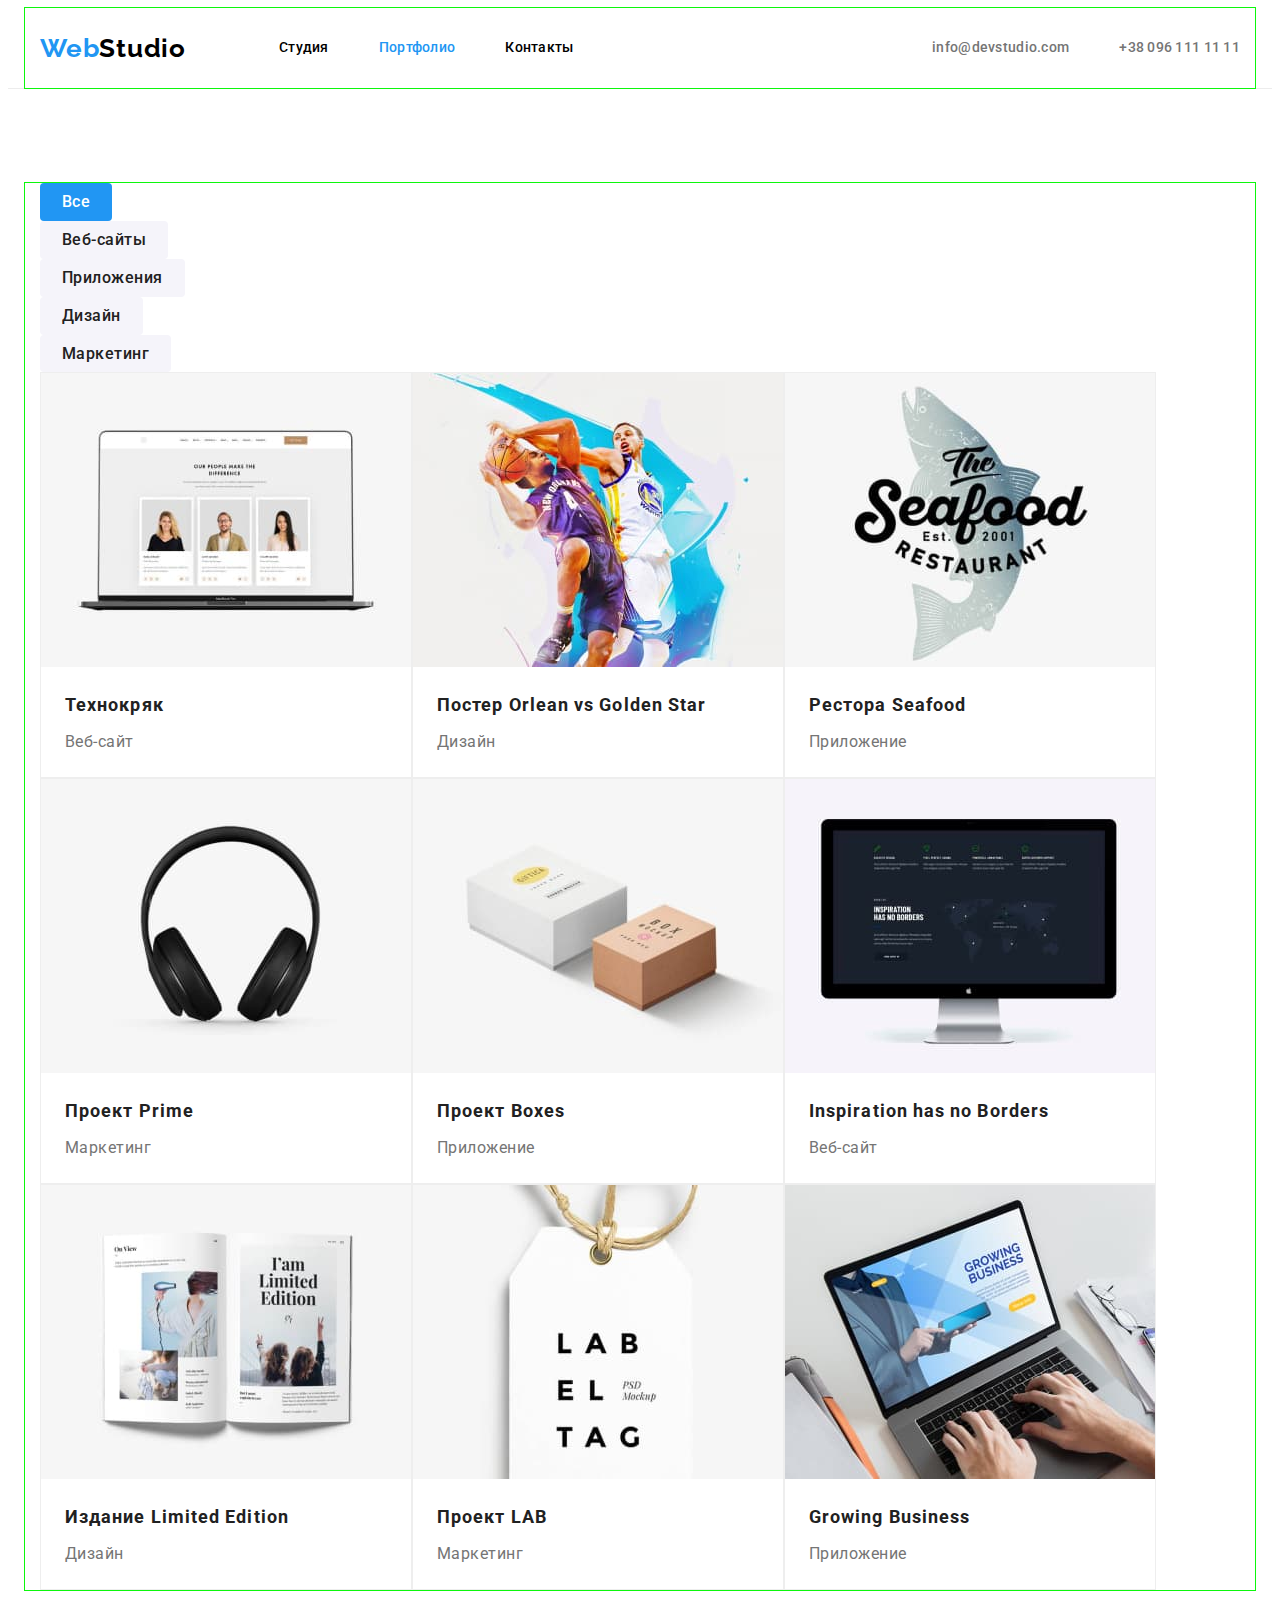
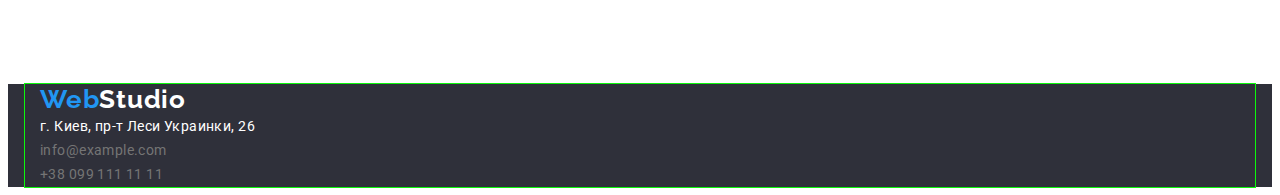
==== commit cd7c212d: "filter text div" ====
--- a/portfolio.html
+++ b/portfolio.html
@@ -51,8 +51,10 @@
               <li class="filter-container-item">
                   <a class="filter-container-link link" href="">
                     <img src="./img/filter1.jpg" alt="Веб-сайт" width="370" height="294">
-                    <h2 class="filter-container-title">Технокряк</h2>
-                    <p class="filter-container-after-title">Веб-сайт</p>
+                    <div class="filter-box">
+                      <h2 class="filter-container-title">Технокряк</h2>
+                      <p class="filter-container-after-title">Веб-сайт</p>
+                    </div>
                                         
                   </a>
               </li>
@@ -60,64 +62,88 @@
               <li class="filter-container-item">
                 <a class="filter-container-link link" href="">
                   <img src="./img/filter2.jpg" alt=" постер с 2 людьми" width="370" height="294">
-                  <h2 class="filter-container-title">Постер <span lang="en">Orlean vs Golden Star</span></h2>
-                  <p class="filter-container-after-title">Дизайн</p>
+                  <div class="filter-box">
+                    <h2 class="filter-container-title">Постер <span lang="en">Orlean vs Golden Star</span></h2>
+                    <p class="filter-container-after-title">Дизайн</p>
+                
+                  </div>
                 </a>
             </li>
 
             <li class="filter-container-item"> 
                 <a class="filter-container-link link" href="">
                   <img src="./img/filter3.jpg" alt="лого к ресторану" width="370" height="294">
-                  <h2 class="filter-container-title">Рестора <span lang="en">Seafood</span></h2>
-                  <p class="filter-container-after-title">Приложение</p>
+                  <div class="filter-box">
+                    <h2 class="filter-container-title">Рестора <span lang="en">Seafood</span></h2>
+                    <p class="filter-container-after-title">Приложение</p>
+                
+                  </div>
                 </a>
             </li>
 
             <li class="filter-container-item">
                 <a class="filter-container-link link" href="">
                   <img src="./img/filter4.jpg" alt="наушники" width="370" height="294">
-                  <h2 class="filter-container-title">Проект <span lang="en">Prime</span></h2>
-                  <p class="filter-container-after-title">Маркетинг</p>
+                  <div class="filter-box">
+                    <h2 class="filter-container-title">Проект <span lang="en">Prime</span></h2>
+                    <p class="filter-container-after-title">Маркетинг</p>
+                
+                  </div>
                 </a>
             </li>
 
             <li class="filter-container-item">
                 <a class="filter-container-link link" href="">
                   <img src="./img/filter5.jpg" alt="две коробки" width="370" height="294">
-                  <h2 class="filter-container-title">Проект <span lang="en">Boxes</span></h2>
-                  <p class="filter-container-after-title">Приложение</p>
+                  <div class="filter-box">
+                    <h2 class="filter-container-title">Проект <span lang="en">Boxes</span></h2>
+                    <p class="filter-container-after-title">Приложение</p>
+                
+                  </div>
                 </a>
             </li>
 
             <li class="filter-container-item">
                 <a class="filter-container-link link" href="">
                   <img src="./img/filter6.jpg" alt="комппютер с изображением Веб-сайта" width="370" height="294">
-                  <h2  class="filter-container-title" lang="en">Inspiration has no Borders</h2>
-                  <p class="filter-container-after-title">Веб-сайт</p>
+                  <div class="filter-box">
+                    <h2  class="filter-container-title" lang="en">Inspiration has no Borders</h2>
+                    <p class="filter-container-after-title">Веб-сайт</p>
+                
+                  </div>
                 </a>
             </li>
 
             <li class="filter-container-item">
                 <a class="filter-container-link link" href="">
                   <img src="./img/filter7.jpg" alt="развернутая книга" width="370" height="294">
-                  <h2 class="filter-container-title">Издание <span lang="en">Limited Edition</span></h2>
-                  <p class="filter-container-after-title">Дизайн</p>
+                  <div class="filter-box">
+                    <h2 class="filter-container-title">Издание <span lang="en">Limited Edition</span></h2>
+                    <p class="filter-container-after-title">Дизайн</p>
+                
+                  </div>  
                 </a>
             </li>
 
             <li class="filter-container-item">
                 <a class="filter-container-link link" href="">
                   <img src="./img/filter8.jpg" alt="эмблоема Проекта LAB" width="370" height="294">
-                  <h2 class="filter-container-title">Проект LAB</h2>
-                  <p class="filter-container-after-title">Маркетинг</p>
+                  <div class="filter-box">
+                    <h2 class="filter-container-title">Проект LAB</h2>
+                    <p class="filter-container-after-title">Маркетинг</p>
+                
+                  </div>
                 </a>
             </li>
             
             <li class="filter-container-item">
                 <a class="filter-container-link link" href="">
                   <img src="./img/filter9.jpg" alt="работа за ноутбуком" width="370" height="294">
-                  <h2 class="filter-container-title" lang="en">Growing Business</h2>
-                  <p class="filter-container-after-title">Приложение</p>
+                  <div class="filter-box">
+                    <h2 class="filter-container-title" lang="en">Growing Business</h2>
+                    <p class="filter-container-after-title">Приложение</p>
+                  
+                  </div>
                 </a>
             </li>
           </ul>
--- a/css/style.css
+++ b/css/style.css
@@ -64,8 +64,9 @@
 }
 img{
     display: block;
-}
-
+    max-width: 100%;
+    height: auto;
+}
 /* -------------------header--------------------------- */
 .header{
     border-bottom: 1px solid var(--border-color);
@@ -313,9 +314,7 @@
 }
 
 /* -------------------PORTFOLIO.HTML--------------------------- */
-.filter{
-
-}
+
 .filter-btn {
     display: inline-block;
     border-radius: 4px;
@@ -346,22 +345,22 @@
     flex-wrap: wrap;
 }
 .filter-container-item{
+    flex-basis: calc(100% / 3 - 30px);
     /* width: 370px; */
     border: 1px solid var(--border-color-filter);
     /* box-sizing: border-box; */
-    
-    background-color: var(--hero-title-color);
-}
-.filter-container-item:not(:nth-last-child(-n+3)){
+        background-color: var(--hero-title-color);
+}
+
+/* .filter-container-item:not(:nth-last-child(-n+3)){
     margin-bottom: 30px;
 }
 .filter-container-item:not(:nth-child(3n)){
     margin-right: 30px;
-}
+} */
 
 .filter-container-title {
-    /* margin-top: 20px;
-    margin-bottom: 4px; */
+    margin-bottom: 4px; 
 
     font-style: normal;
     font-weight: 700;
@@ -379,3 +378,6 @@
 .filter-container-link {
     background-color: var(--hero-title-color);
 }
+.filter-box{
+    padding: 20px 24px;
+}
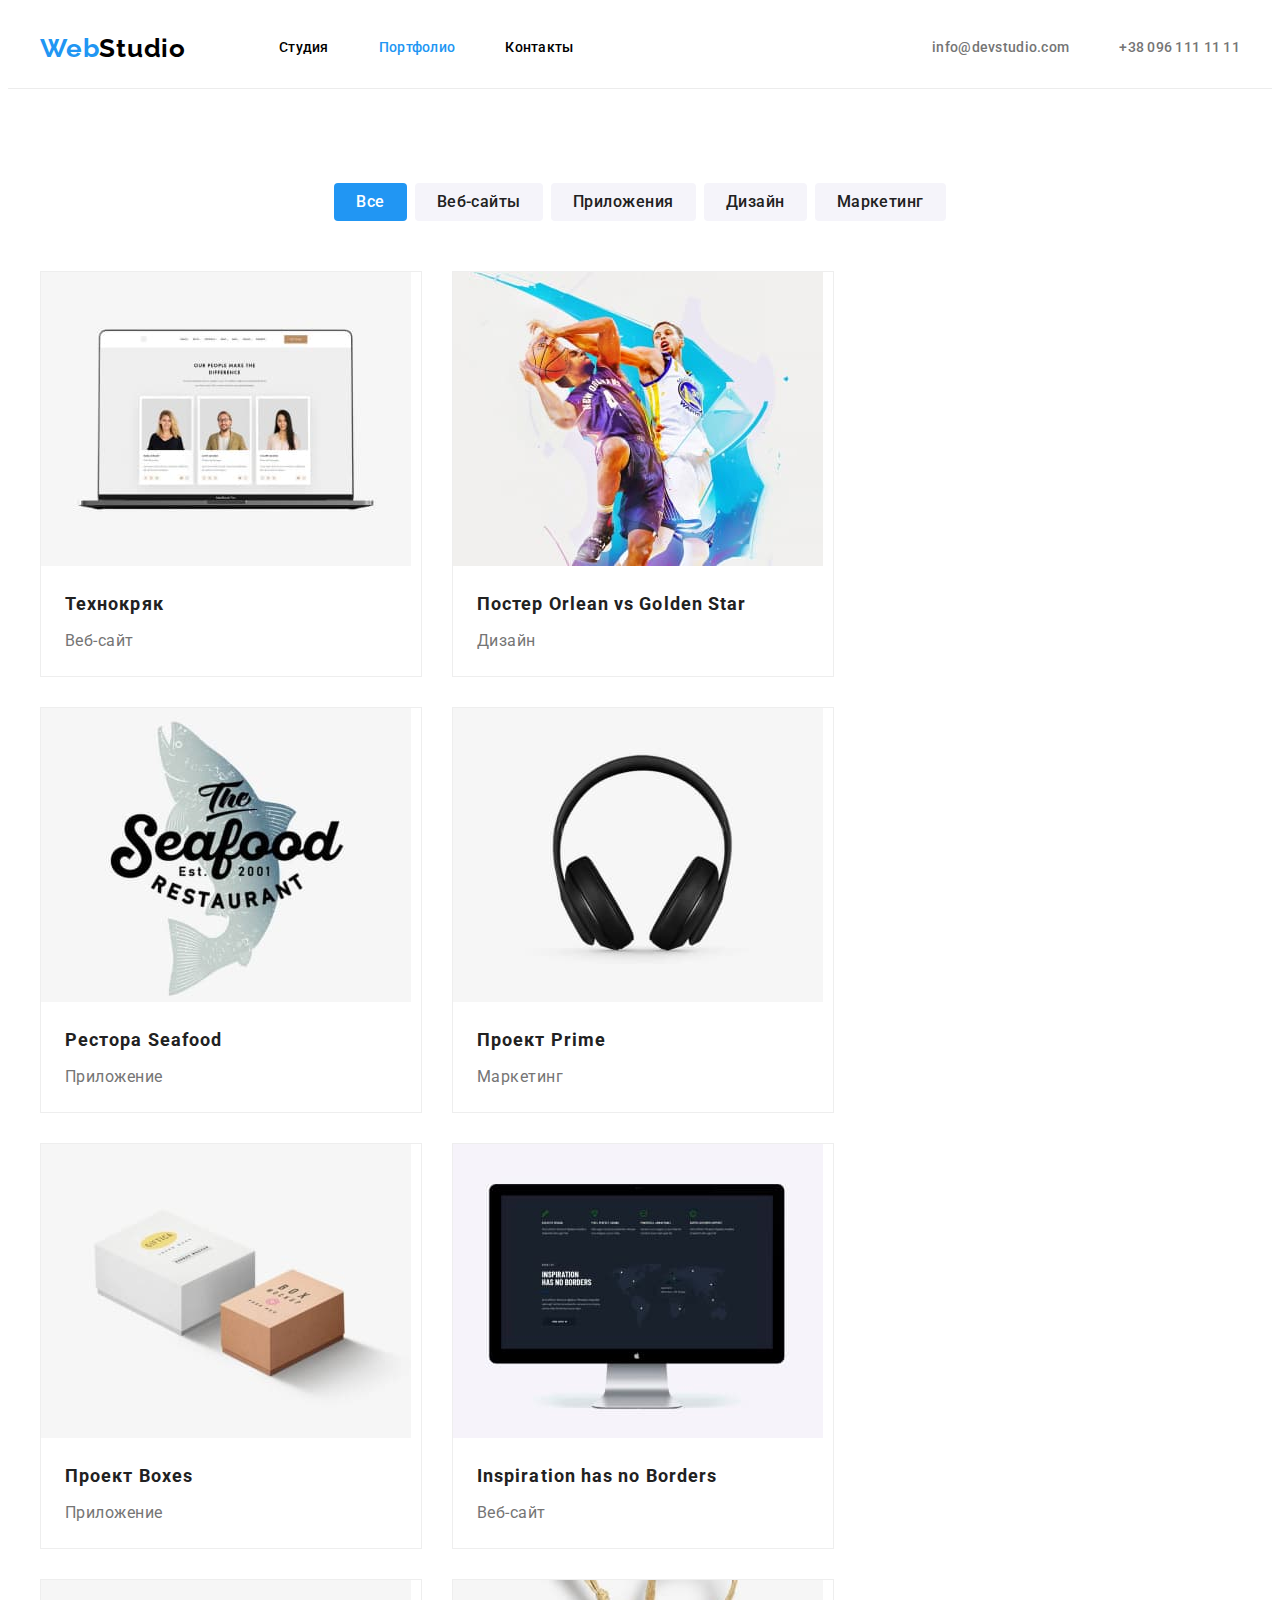
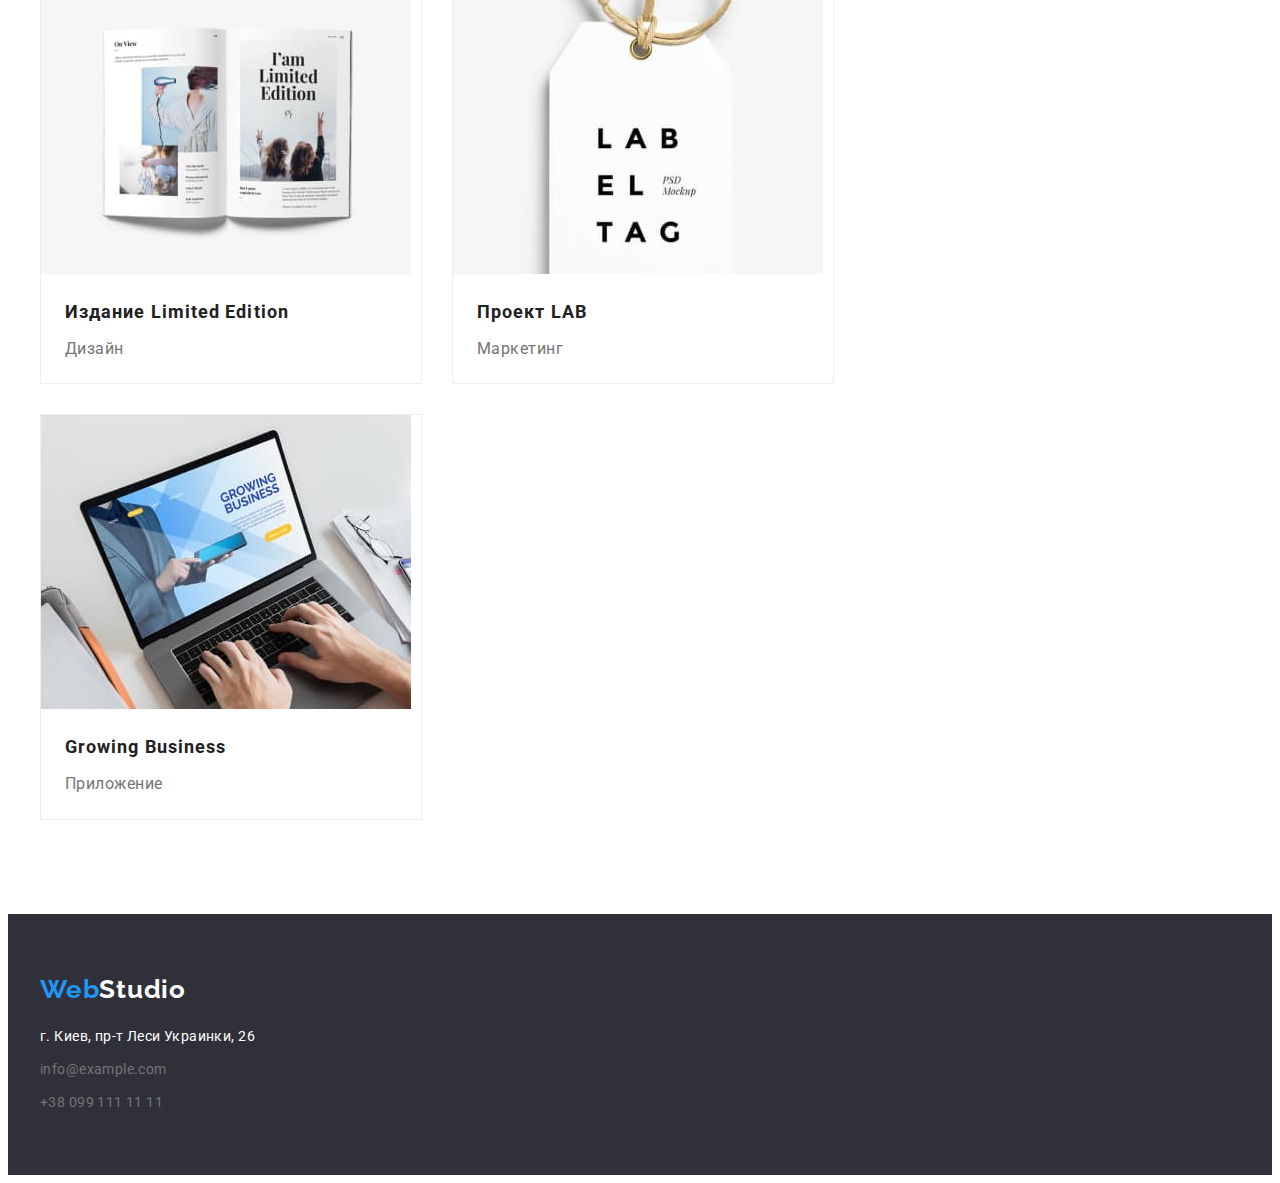
==== commit 11d229e4: "исправленый футер и карточка" ====
--- a/portfolio.html
+++ b/portfolio.html
@@ -18,7 +18,7 @@
     <div class="header-container container">
       <nav class="header-navigation">
         <a class="header-logo link" href="" lang="en">
-           <span class="header-logo-first">Web</span><span class="header-logo-second">Studio</span></a>
+           <span class="header-logo-first">Web</span>Studio</a>
         <ul class="header-list list">
           <li class="header-item"><a class="header-link link " href="./index.html">Студия</a></li>
           <li class="header-item"><a class="header-link link current" href="">Портфолио</a></li>
--- a/css/style.css
+++ b/css/style.css
@@ -10,6 +10,7 @@
     --main-background-color: #2F303A;
     --border-color: #ECECEC;
     --border-color-filter: #EEEEEE;
+    --box-shadow-comand:0px 1px 3px rgba(0, 0, 0, 0.12), 0px 1px 1px rgba(0, 0, 0, 0.14), 0px 2px 1px rgba(0, 0, 0, 0.2)
 }
 
 p, h1, h2, h3, h4, h5, h6{
@@ -25,8 +26,6 @@
     padding-right: 15px;
     margin: 0 auto;
 
-    outline: 1px solid rgb(12, 247, 12);
-    /* delete */
 }
 body {
     font-family: "Roboto",sans-serif;
@@ -207,11 +206,10 @@
 /* -------------------work--------------------------- */
 .work{
     padding-top: 0;
-    background-color: rgb(125, 103, 141);
-    /* delete */
 }
 .work-list{
     display: flex;
+    flex-wrap: wrap;
 }
 .work-item:not(:nth-child(3n)){
     margin-right: 30px;
@@ -237,7 +235,7 @@
 .comand-item {
     background-color: var(--hero-title-color);
     border-radius: 0px 0px 4px 4px;
-    box-shadow: 0px 1px 3px rgba(0, 0, 0, 0.12), 0px 1px 1px rgba(0, 0, 0, 0.14), 0px 2px 1px rgba(0, 0, 0, 0.2);
+    box-shadow: var(--box-shadow-comand);
 }
 .comand-item:not(:nth-child(4n)){
     margin-right: 30px;
@@ -253,9 +251,12 @@
     letter-spacing: 0.03em;
     color: var(--main-title-color);
 }
+.comand-box{
+    padding-top: 30px;
+    padding-bottom: 30px;
+}
 .comand-item-name {
-    margin-top: 30px;
-    margin-bottom: 10px;
+    margin-bottom: 10px; 
 
     font-weight: 500;
     font-size: 16px;
@@ -265,9 +266,7 @@
     color: var(--main-title-color);
 }
 .comand-item-work {
-    margin-bottom: 30px;
-
-     font-size: 16px;
+    font-size: 16px;
     line-height: 1.19;
     text-align: center;
     letter-spacing: 0.03em;
@@ -277,8 +276,13 @@
 /* -------------------footer--------------------------- */
 .footer {
     background-color: var(--main-background-color);
+    padding-top: 60px;
+    padding-bottom: 60px;
 }
 .footer-logo {
+    display: block;
+    margin-bottom: 20px;
+
     font-family: Raleway;
     font-style: normal;
     font-weight: 700;
@@ -286,6 +290,9 @@
     line-height: 1.19;
     letter-spacing: 0.03em;
     color: var(--hero-title-color);
+ }
+.footer-adress-item:not(:last-child){
+    margin-bottom: 9px;
 }
 .footer-logo-first{
     color: var(--accent-color);
@@ -313,8 +320,20 @@
     color: var(--accent-color);
 }
 
+
+
 /* -------------------PORTFOLIO.HTML--------------------------- */
 
+
+
+/* -----------------filter-btn--------------------------------- */
+.filter-btn-list{
+    display: flex;
+    margin-left: auto;
+    margin-right: auto;
+    margin-bottom: 50px;
+    justify-content: center;
+}
 .filter-btn {
     display: inline-block;
     border-radius: 4px;
@@ -334,30 +353,34 @@
     cursor: pointer;
 
 }
+.filter-btn-item:not(:last-child){
+    margin-right: 8px;
+}
+
 .filter-btn:hover,
 .filter-btn:focus {
     color: var(--hero-title-color);
     background-color: var(--accent-color);
 }
-
+/* ----------------filter-container--------------------------------? */
 .filter-container-list{
     display: flex;
     flex-wrap: wrap;
+
+    margin-left: -30px;
+    margin-bottom: -30px;
 }
 .filter-container-item{
+    margin: 0;
+    padding: 0;
     flex-basis: calc(100% / 3 - 30px);
-    /* width: 370px; */
-    border: 1px solid var(--border-color-filter);
-    /* box-sizing: border-box; */
-        background-color: var(--hero-title-color);
-}
-
-/* .filter-container-item:not(:nth-last-child(-n+3)){
+    margin-left: 30px;
     margin-bottom: 30px;
-}
-.filter-container-item:not(:nth-child(3n)){
-    margin-right: 30px;
-} */
+   
+    border: 1px solid var(--border-color-filter);   
+    background-color: var(--hero-title-color);
+   
+}
 
 .filter-container-title {
     margin-bottom: 4px; 
